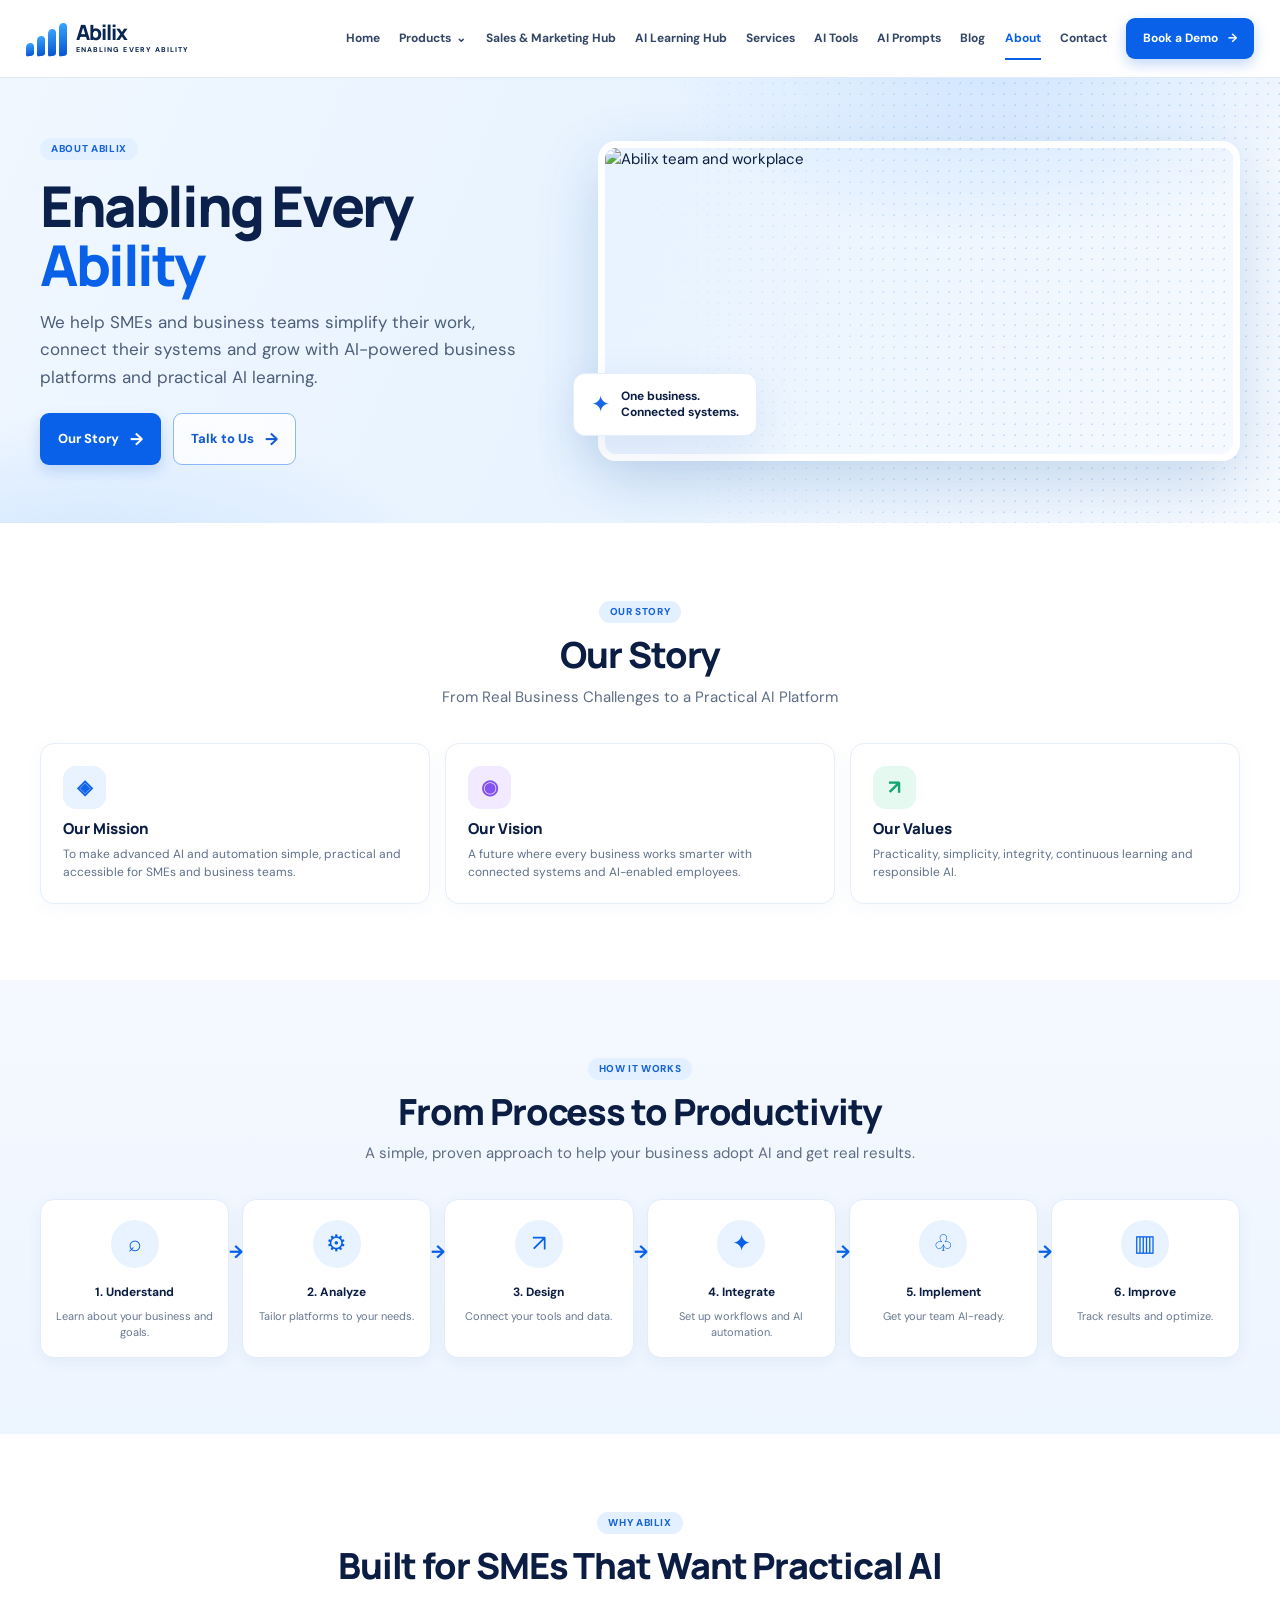
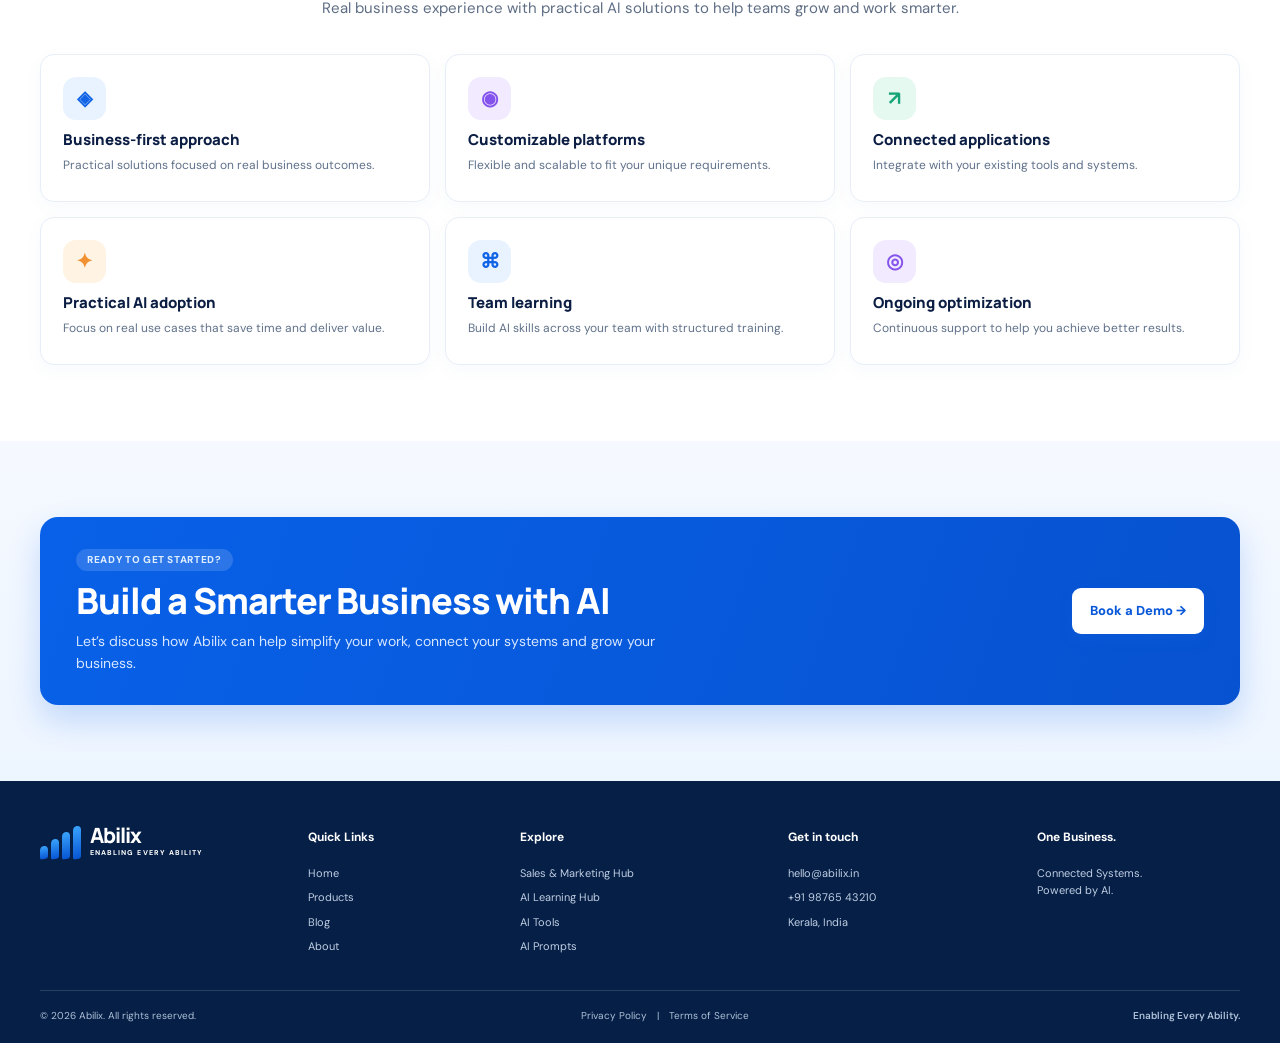
==== about.html @ 94b30536 "Add Abilix static website" ====
<!doctype html>
<html lang="en">
<head>
  <meta charset="utf-8">
  <meta name="viewport" content="width=device-width, initial-scale=1">
  <meta name="theme-color" content="#075ce5">
  <meta name="description" content="Abilix helps growing businesses connect their systems, automate work, and build practical AI skills.">
  <title>Abilix — Enabling Every Ability</title>
  <link rel="preconnect" href="https://fonts.googleapis.com">
  <link rel="preconnect" href="https://fonts.gstatic.com" crossorigin>
  <link href="https://fonts.googleapis.com/css2?family=DM+Sans:wght@400;500;600;700;800&family=Manrope:wght@400;500;600;700;800&display=swap" rel="stylesheet">
  <link rel="stylesheet" href="styles.css">
  <script defer src="app.js"></script>
</head>
<body>
  <div id="app"></div>
</body>
</html>
---- styles.css ----
:root{--blue:#0861e8;--blue2:#287df3;--navy:#08234d;--ink:#0b1d43;--muted:#5e6d84;--line:#e1eaf6;--pale:#f3f8ff;--white:#fff;--radius:18px;--shadow:0 14px 44px rgba(38,91,164,.1)}
*{box-sizing:border-box}html{scroll-behavior:smooth}body{margin:0;color:var(--ink);font-family:"DM Sans",Arial,sans-serif;background:#fff;font-size:15px;line-height:1.55}img{max-width:100%;display:block}a{color:inherit;text-decoration:none}button,input,textarea,select{font:inherit}button,a{ -webkit-tap-highlight-color:transparent}.container{width:min(1200px,calc(100% - 64px));margin-inline:auto}
.header{height:78px;background:rgba(255,255,255,.94);border-bottom:1px solid rgba(215,228,245,.75);position:sticky;top:0;z-index:50;backdrop-filter:blur(18px)}.nav-wrap{width:min(1320px,calc(100% - 52px));height:100%;margin:auto;display:flex;align-items:center;justify-content:space-between;gap:32px}.logo{display:inline-flex;align-items:center;gap:9px;min-width:160px;color:#092653}.mark{height:34px;display:flex;align-items:end;gap:3px}.mark i{display:block;width:8px;border-radius:4px 4px 2px 2px;background:linear-gradient(180deg,#39a3fb,#0755d3);transform:skewY(-10deg)}.mark i:nth-child(1){height:13px}.mark i:nth-child(2){height:20px}.mark i:nth-child(3){height:27px}.mark i:nth-child(4){height:33px}.logo b{font:800 21px Manrope,sans-serif;letter-spacing:-1px;line-height:1;display:block}.logo small{font-size:7px;letter-spacing:1.05px;font-weight:800;display:block;margin-top:2px}.nav{display:flex;align-items:center;gap:clamp(10px,1.5vw,24px);font-size:12px;font-weight:700;color:#334665}.nav>a:not(.nav-cta){height:78px;display:flex;align-items:center;position:relative;white-space:nowrap}.nav>a:not(.nav-cta):after{content:"";position:absolute;height:2px;background:var(--blue);bottom:18px;left:0;right:100%;transition:right .18s}.nav>a:hover:after,.nav>a.active:after{right:0}.nav>a.active{color:var(--blue)}.chevron{margin-left:5px}.nav-cta{background:var(--blue);color:white;padding:11px 17px;border-radius:9px;box-shadow:0 5px 14px #1264e344;white-space:nowrap}.nav-cta b{margin-left:7px}.menu-toggle{display:none}
.hero{position:relative;overflow:hidden;min-height:530px;display:flex;align-items:center;background:linear-gradient(112deg,#f0f7ff 0%,#e8f3ff 48%,#f7faff 100%)}.hero:before,.hero:after{content:"";position:absolute;pointer-events:none;border-radius:50%;filter:blur(1px)}.hero:before{width:680px;height:360px;right:-60px;top:-190px;background:radial-gradient(ellipse,#b9d9ff8c,transparent 68%)}.hero:after{width:720px;height:320px;left:-280px;bottom:-210px;background:radial-gradient(ellipse,#b8d8ff88,transparent 70%)}.hero-art{position:absolute;right:0;top:0;width:52%;height:100%;opacity:.35;background-image:radial-gradient(#7cb4f2 1px,transparent 1px);background-size:11px 11px;mask-image:linear-gradient(90deg,transparent,#000 50%,#000)}.hero-grid{display:grid;grid-template-columns:.88fr 1.12fr;gap:54px;align-items:center;position:relative;z-index:1;padding-block:48px}.hero-copy{padding:10px 0}.eyebrow{display:inline-flex;align-items:center;color:#1763d9;background:#e3f0ff;border-radius:99px;padding:5px 11px;font-size:10px;line-height:1.2;letter-spacing:.65px;font-weight:800;text-transform:uppercase}.hero h1{font:800 clamp(38px,4.4vw,60px)/1.04 Manrope,sans-serif;letter-spacing:-2.4px;margin:17px 0 15px;color:#0b204b}.hero h1 em{font-style:normal;color:var(--blue)}.hero-copy>p{font-size:17px;line-height:1.6;color:#4d5e79;max-width:520px;margin:0 0 22px}.hero-actions{display:flex;gap:12px;flex-wrap:wrap}.button{border:1px solid transparent;display:inline-flex;align-items:center;justify-content:center;gap:11px;border-radius:9px;padding:12px 17px;font-size:13px;font-weight:800;transition:transform .18s,box-shadow .18s,background .18s;cursor:pointer}.button:hover{transform:translateY(-2px);box-shadow:0 8px 20px #1c62c52b}.button-primary{background:var(--blue);color:#fff;box-shadow:0 6px 14px #1768e833}.button-outline{border-color:#8bb8f5;color:#125bd0;background:#ffffffc9}.button b{font-size:17px}.trust-row{display:flex;gap:18px;flex-wrap:wrap;margin-top:24px;color:#35516f;font-size:11px;font-weight:700}.trust-row span:first-letter{color:var(--blue)}.hero-visual{position:relative;height:390px;display:flex;align-items:center;justify-content:center}.hero-visual>img{width:100%;height:100%;object-fit:cover;object-position:top center;border-radius:18px;border:7px solid #fff;box-shadow:0 22px 60px #145ba734}.hero-home .hero-visual>img,.hero-products .hero-visual>img,.hero-sales .hero-visual>img,.hero-learning .hero-visual>img{object-position:top center}.float-card{position:absolute;bottom:25px;left:-25px;padding:14px 17px;background:#fff;border:1px solid #e5effc;border-radius:12px;box-shadow:var(--shadow);display:flex;gap:11px;align-items:center;font-size:12px;line-height:1.35}.float-card span{color:#1766e8;font-size:23px}.hero-about,.hero-contact,.hero-blog,.hero-services,.hero-tools,.hero-prompts{min-height:420px}.hero-about .hero-visual,.hero-contact .hero-visual,.hero-blog .hero-visual{height:320px}.hero-about .hero-visual>img,.hero-contact .hero-visual>img,.hero-blog .hero-visual>img{object-position:center 38%}
.section{padding:76px 0}.section-soft{background:linear-gradient(180deg,#f5f9ff,#edf5ff)}.section-heading{text-align:center;max-width:760px;margin:0 auto 34px}.section-heading .eyebrow{margin-bottom:11px}.section-heading h2,.cta-banner h2{font:800 clamp(26px,3vw,36px)/1.18 Manrope,sans-serif;letter-spacing:-1.1px;margin:0 0 9px}.section-heading p{margin:0;color:var(--muted);font-size:15px}.feature-grid{display:grid;grid-template-columns:repeat(3,1fr);gap:15px}.feature-grid.four{grid-template-columns:repeat(4,1fr)}.feature-grid.six{grid-template-columns:repeat(3,1fr)}.feature-card{background:#fff;border:1px solid #e7eef8;box-shadow:0 5px 18px #245e9a0a;border-radius:14px;padding:22px;min-height:148px}.feature-card h3{font:800 15px/1.25 Manrope,sans-serif;margin:11px 0 6px}.feature-grid.four .feature-card{display:flex;align-items:center;gap:14px;min-height:108px;padding:17px}.feature-grid.four .feature-card h3{margin:0 0 4px}.feature-card p{font-size:12px;color:#60718a;line-height:1.5;margin:0}.icon-bubble{height:43px;width:43px;flex:0 0 43px;border-radius:13px;background:#e8f3ff;color:#1264e6;display:grid;place-items:center;font-size:20px;font-weight:700}.tint-1{color:#8452ec;background:#f2eaff}.tint-2{color:#17a578;background:#e6f9f1}.tint-3{color:#f29131;background:#fff3e3}
.split-cards{display:grid;grid-template-columns:1fr 1fr;gap:22px}.platform-card{position:relative;padding:30px 32px 28px 106px;border-radius:19px;min-height:294px;overflow:hidden;border:1px solid #e0eafb}.platform-card.blue{background:linear-gradient(120deg,#e7f3ff,#f7fbff)}.platform-card.violet{background:linear-gradient(120deg,#f0eaff,#faf8ff)}.platform-icon{position:absolute;top:30px;left:30px;border-radius:15px;background:var(--blue);color:white;width:56px;height:56px;display:grid;place-items:center;font-size:26px;box-shadow:0 7px 17px #1768e833}.violet .platform-icon{background:#8655e9}.platform-card .eyebrow{background:#ffffffb0;padding:4px 9px}.platform-card h3{font:800 23px/1.16 Manrope,sans-serif;margin:12px 0 8px}.platform-card p{max-width:480px;color:#586a84;margin:0 0 12px;font-size:13px}.platform-card ul{padding:0;margin:0 0 18px;list-style:none;display:grid;grid-template-columns:1fr 1fr;gap:8px;color:#425774;font-size:12px}.platform-card li:before{content:"✓";color:var(--blue);font-weight:900;margin-right:7px}.steps{display:grid;grid-template-columns:repeat(6,1fr);gap:13px}.step{text-align:center;padding:20px 14px 17px;background:#fff;border:1px solid #e3edf9;border-radius:14px;box-shadow:0 4px 15px #204e8910;position:relative}.step:not(:last-child):after{content:"→";position:absolute;right:-15px;top:39px;color:var(--blue);font-size:18px;font-weight:800;z-index:2}.step-icon{height:48px;width:48px;border-radius:50%;background:#e8f3ff;color:var(--blue);display:grid;place-items:center;font-size:23px;margin:0 auto 12px}.step b{font-size:12px}.step p{font-size:11px;color:#687890;line-height:1.4;margin:6px 0 0}.cta-banner{display:flex;justify-content:space-between;align-items:center;gap:30px;background:linear-gradient(110deg,#0861e8,#0752d0);color:#fff;padding:30px 36px;border-radius:18px;box-shadow:0 15px 32px #0b5de433}.cta-banner .eyebrow{background:#ffffff25;color:#dcedff}.cta-banner h2{margin:9px 0;color:#fff}.cta-banner p{margin:0;color:#d7e7ff;max-width:640px;font-size:14px}.cta-banner>.button{background:#fff;color:#0757d8;white-space:nowrap}
.contact-layout{display:grid;grid-template-columns:1.45fr .8fr;gap:24px;align-items:start}.contact-form,.info-card{background:#fff;padding:28px;border:1px solid #e5edf8;border-radius:18px;box-shadow:var(--shadow)}.contact-form{background:linear-gradient(145deg,#f6faff,#fff)}.contact-form h2,.info-card h2{font:800 24px Manrope,sans-serif;margin:11px 0 3px}.contact-form>p,.info-card>p{color:var(--muted);font-size:13px;margin:0 0 21px}.form-grid{display:grid;grid-template-columns:1fr 1fr;gap:14px}.contact-form label{display:block;font-size:12px;font-weight:700;color:#435571}.contact-form input:not([type=checkbox]),.contact-form select,.contact-form textarea,.sidebar input,.subscribe input{width:100%;margin-top:6px;padding:12px 13px;border:1px solid #dce6f2;border-radius:8px;background:#fff;color:var(--ink);outline:none}.contact-form input:focus,.contact-form select:focus,.contact-form textarea:focus{border-color:#76aaf2;box-shadow:0 0 0 3px #e8f2ff}.contact-form fieldset{border:0;padding:0;margin:17px 0}.contact-form legend{font-size:12px;font-weight:800;margin-bottom:9px}.check-grid{display:grid;grid-template-columns:1fr 1fr;gap:9px}.check-grid label{font-weight:500;color:#51617a}.check-grid input{accent-color:var(--blue);vertical-align:middle}.contact-form textarea{resize:vertical}.submit{width:100%;margin-top:15px}.form-status{color:#157248!important;margin:9px 0 0!important;min-height:20px}.contact-info{display:grid;gap:18px}.contact-item{display:flex;align-items:center;gap:13px;margin-top:17px}.contact-item p{margin:0;display:grid;font-size:12px}.contact-item a{font-weight:800;color:var(--blue)}.contact-item .icon-bubble{border-radius:50%}.map-art{height:180px;border-radius:12px;margin-top:13px;background:radial-gradient(circle at 49% 45%,#fff 0 10%,transparent 11%),linear-gradient(34deg,transparent 47%,#fff 48% 51%,transparent 52%),linear-gradient(120deg,#d2edeb,#f3f0d9 44%,#cee7dc);display:flex;flex-direction:column;align-items:center;justify-content:center;color:#e53b48;text-shadow:0 1px white}.map-art b{font-size:14px;color:#164576}.map-art small{color:#60718a}
.faq-grid{display:grid;grid-template-columns:1fr 1fr;gap:13px}.faq-grid details{background:#fff;padding:18px 20px;border:1px solid #e2ebf6;border-radius:13px}.faq-grid summary{font-size:13px;font-weight:800;cursor:pointer;list-style:none;display:flex;justify-content:space-between;gap:20px}.faq-grid summary::-webkit-details-marker{display:none}.faq-grid summary b{color:var(--blue)}.faq-grid details p{font-size:12px;color:var(--muted);margin:11px 0 0}
.blog-filter{margin-bottom:25px}.blog-filter>div{display:flex;gap:9px;flex-wrap:wrap;margin-top:12px}.chip{border:1px solid #e2eafa;border-radius:10px;background:#fff;color:#314867;padding:10px 15px;font-weight:700;font-size:12px;cursor:pointer}.chip.selected,.chip:hover{color:var(--blue);border-color:#7eb2f8;background:#eef6ff}.blog-layout{display:grid;grid-template-columns:1fr 250px;gap:23px}.article-grid{display:grid;grid-template-columns:1fr 1fr;gap:17px}.article-card{overflow:hidden;border:1px solid #e3ebf5;border-radius:15px;background:white;box-shadow:0 5px 20px #214c790c}.article-card>img{width:100%;height:190px;object-fit:cover}.article-content{padding:17px}.article-content .eyebrow{font-size:9px}.article-content small{float:right;color:#7b899e;font-size:10px}.article-content h3{font:800 17px Manrope,sans-serif;margin:12px 0 7px}.article-content p,.article-content a{font-size:12px;color:#63718a}.article-content a{display:inline-block;color:var(--blue);font-weight:800;margin-top:9px}.sidebar{background:#f6faff;border:1px solid #e3edf8;padding:20px;border-radius:15px;height:max-content}.sidebar h3{font:800 15px Manrope,sans-serif}.sidebar p{font-size:12px;color:#556981;border-bottom:1px solid #e1e9f3;padding-bottom:9px}.subscribe{display:flex;gap:8px;min-width:min(450px,100%)}.subscribe input{margin:0}.subscribe button{white-space:nowrap}
.footer{background:#061f46;color:#e4efff;padding-top:44px}.footer-top{display:grid;grid-template-columns:1.3fr 1fr 1.3fr 1.2fr 1.1fr;gap:28px;padding-bottom:35px}.logo-light{color:#fff;align-self:start}.footer h4{font-size:12px;margin:3px 0 12px;color:white}.footer-top>div:not(:first-child){display:flex;flex-direction:column;gap:7px}.footer-top a:not(.logo),.footer-top p{font-size:11px;color:#bfcee3;margin:0}.footer-top a:hover{color:white}.footer-bottom{border-top:1px solid #ffffff24;padding:17px 0 20px;display:flex;justify-content:space-between;gap:12px;color:#afc1d8;font-size:10px}.footer-bottom b{font-weight:600}
@media(min-width:1500px){.container{width:min(1320px,calc(100% - 100px))}.hero{min-height:590px}.hero-visual{height:450px}}
@media(max-width:1100px){.nav-wrap{width:calc(100% - 32px)}.logo{min-width:auto}.nav{gap:11px;font-size:11px}.nav-cta{padding:10px 12px}.hero-grid{gap:32px}.hero h1{font-size:48px}.hero-visual{height:340px}.feature-grid.four{grid-template-columns:repeat(2,1fr)}.steps{grid-template-columns:repeat(3,1fr)}.step:nth-child(3):after{display:none}.footer-top{grid-template-columns:1.2fr 1fr 1.3fr 1.1fr}}
@media(max-width:1100px){.container{width:calc(100% - 40px)}.header{height:68px}.nav-wrap{width:calc(100% - 36px)}.menu-toggle{display:flex;width:42px;height:42px;border:1px solid #dce8f7;border-radius:10px;background:white;align-items:center;justify-content:center;flex-direction:column;gap:5px;z-index:2}.menu-toggle span{width:18px;height:2px;background:#0a2e64;border-radius:3px;transition:transform .2s}.menu-toggle[aria-expanded=true] span:first-child{transform:translateY(3.5px) rotate(45deg)}.menu-toggle[aria-expanded=true] span:last-child{transform:translateY(-3.5px) rotate(-45deg)}.nav{display:none;position:absolute;top:68px;left:0;right:0;padding:14px 20px 22px;background:#fff;border-bottom:1px solid var(--line);box-shadow:0 18px 25px #173b641b;align-items:stretch;flex-direction:column;gap:0;max-height:calc(100dvh - 68px);overflow:auto}.nav.open{display:flex}.nav>a:not(.nav-cta){height:auto;padding:13px 8px;border-bottom:1px solid #eef3f9;font-size:14px}.nav>a:not(.nav-cta):after{display:none}.nav-cta{align-self:flex-start;margin:14px 0 0;padding:12px 17px}.hero{min-height:auto}.hero-grid{grid-template-columns:1fr;gap:24px;padding-block:48px 42px}.hero-copy{max-width:640px}.hero h1{font-size:clamp(38px,7vw,56px)}.hero-visual{height:min(55vw,400px);min-height:250px;margin:0 8px}.float-card{left:-10px;bottom:14px}.hero-about .hero-visual,.hero-contact .hero-visual,.hero-blog .hero-visual{height:min(52vw,350px)}.section{padding:58px 0}.split-cards{gap:14px}.platform-card{padding:25px 21px;min-height:auto}.platform-icon{position:static;width:45px;height:45px;margin-bottom:12px}.platform-card h3{font-size:20px}.platform-card ul{grid-template-columns:1fr}.feature-grid,.feature-grid.six{grid-template-columns:repeat(2,1fr)}.contact-layout{grid-template-columns:1fr}.contact-info{grid-template-columns:1fr 1fr}.blog-layout{grid-template-columns:1fr}.sidebar{display:grid;grid-template-columns:1fr 1fr;column-gap:16px}.footer-top{grid-template-columns:repeat(3,1fr)}.footer-top>.logo{grid-row:span 2}.cta-banner{padding:25px;align-items:flex-start;flex-direction:column}}
@media(max-width:560px){body{font-size:14px}.container{width:calc(100% - 32px)}.logo b{font-size:19px}.hero-grid{padding-block:37px 34px;gap:22px}.hero h1{font-size:clamp(35px,10vw,46px);letter-spacing:-1.7px;margin-top:13px}.hero-copy>p{font-size:15px}.hero-actions{display:grid;grid-template-columns:1fr;max-width:320px}.button{padding:13px 15px}.hero-visual{height:63vw;min-height:225px;margin:0 3px}.hero-visual>img{border-width:5px;border-radius:13px}.float-card{font-size:10px;padding:10px 12px;left:-5px}.trust-row{gap:10px;font-size:10px}.section{padding:46px 0}.section-heading{margin-bottom:25px}.section-heading h2,.cta-banner h2{font-size:26px}.section-heading p{font-size:13px}.feature-grid,.feature-grid.four,.feature-grid.six{grid-template-columns:1fr;gap:10px}.feature-grid.four .feature-card{min-height:85px}.feature-card{min-height:auto;padding:17px}.feature-card h3{font-size:14px}.split-cards{grid-template-columns:1fr}.platform-card{padding:21px}.platform-card ul{grid-template-columns:1fr 1fr;font-size:11px}.steps{grid-template-columns:repeat(2,1fr);gap:10px}.step{padding:15px 9px}.step:nth-child(3):after{display:block}.step:nth-child(even):after{display:none}.step-icon{width:42px;height:42px}.step p{font-size:10px}.cta-banner{padding:22px;border-radius:14px}.cta-banner>.button{width:100%}.contact-form,.info-card{padding:20px}.contact-form h2,.info-card h2{font-size:21px}.form-grid{grid-template-columns:1fr;gap:12px}.check-grid{grid-template-columns:1fr 1fr;gap:10px}.faq-grid{grid-template-columns:1fr}.contact-info{grid-template-columns:1fr}.blog-filter>div{gap:6px}.chip{padding:8px 11px}.article-grid{grid-template-columns:1fr}.article-card>img{height:200px}.sidebar{display:block}.subscribe{min-width:0;width:100%;flex-direction:column}.footer-top{grid-template-columns:1fr 1fr;gap:23px}.footer-top>.logo{grid-row:auto;grid-column:span 2}.footer-bottom{flex-direction:column;gap:6px;font-size:9px}.hero-about,.hero-contact,.hero-blog,.hero-services,.hero-tools,.hero-prompts{min-height:auto}}
@media(prefers-reduced-motion:reduce){*,*::before,*::after{scroll-behavior:auto!important;transition:none!important}}
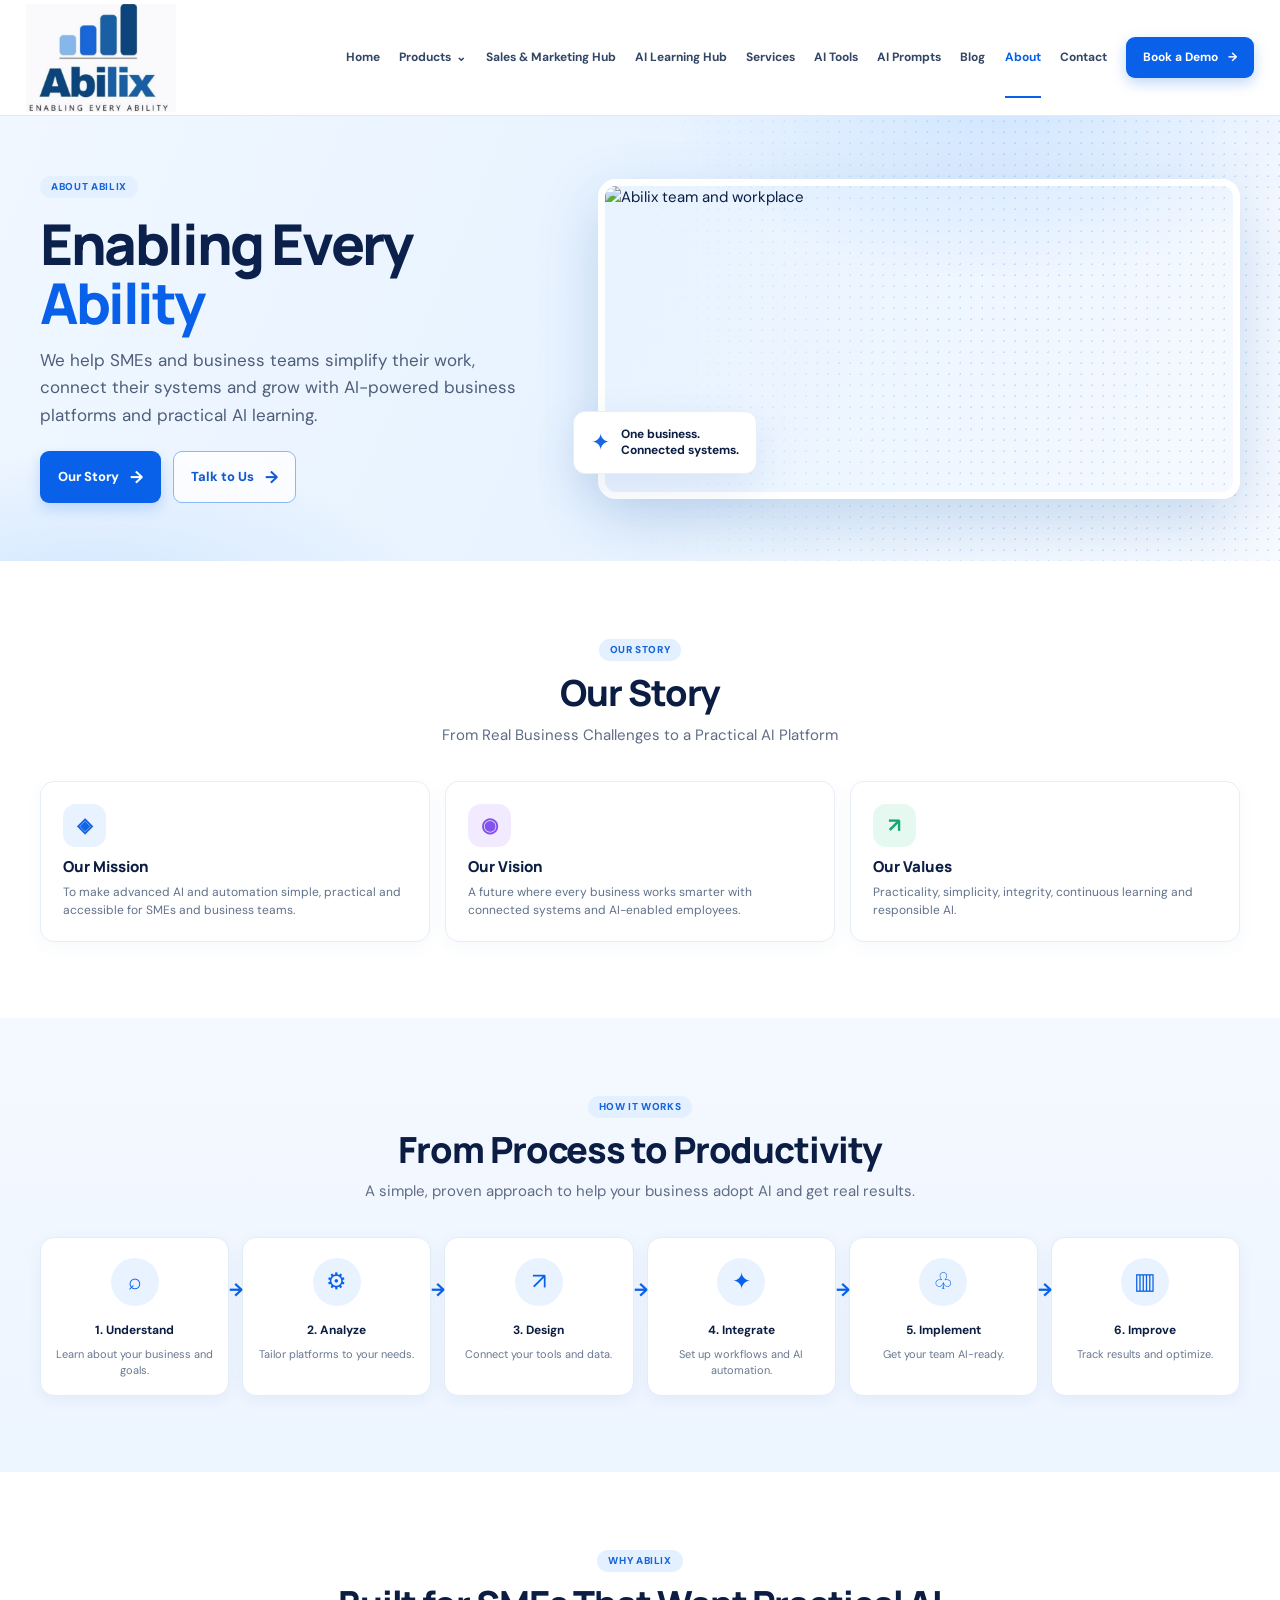
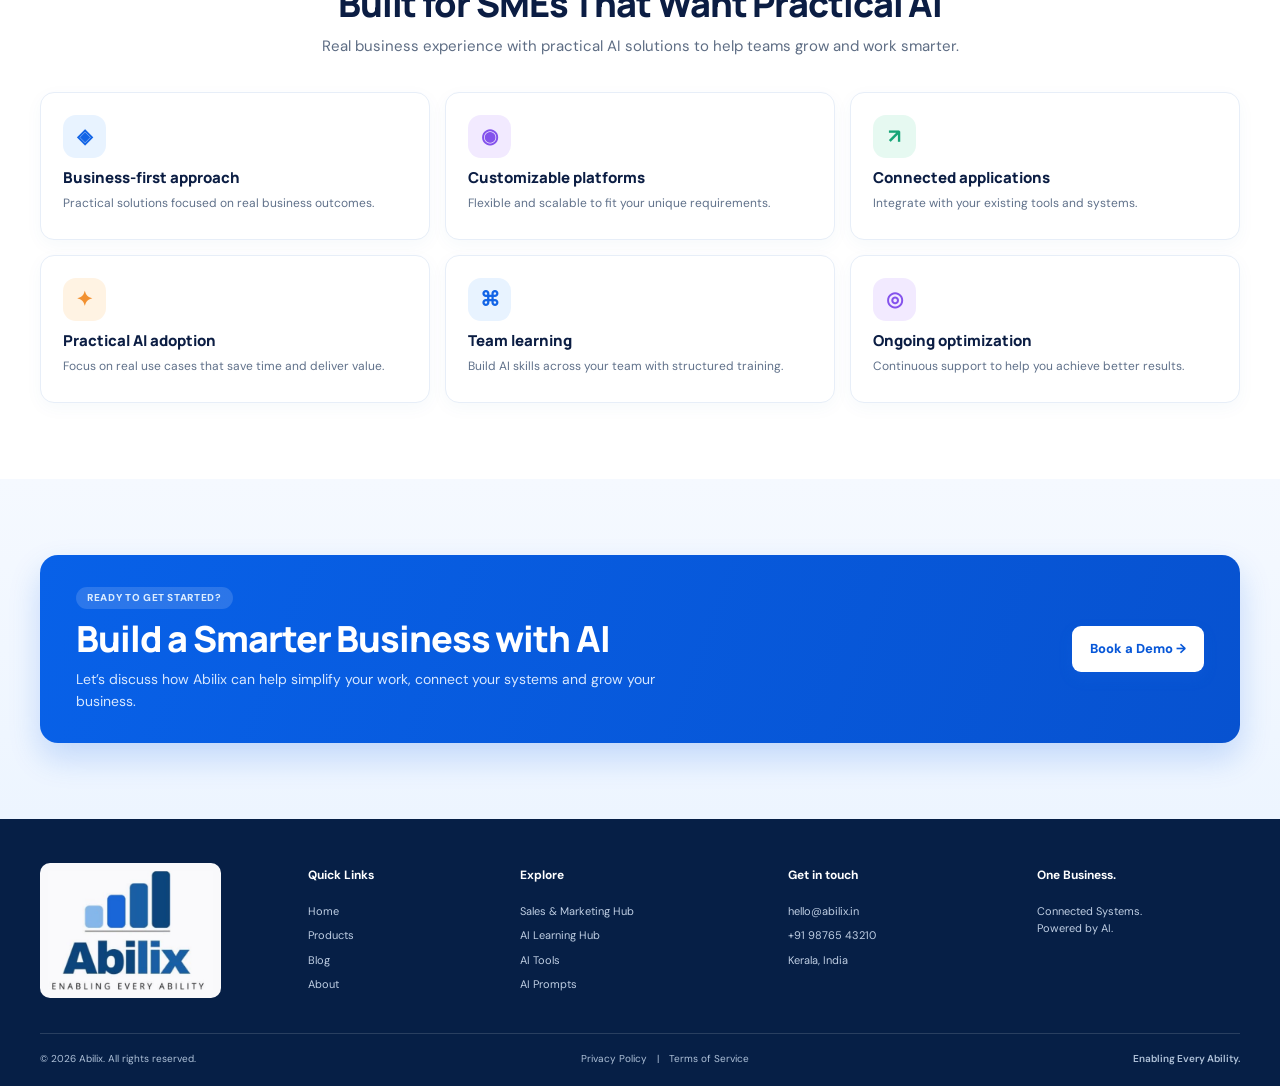
==== commit 6959610b: "Version assets to prevent stale cached home page" ====
--- a/about.html
+++ b/about.html
@@ -9,8 +9,8 @@
   <link rel="preconnect" href="https://fonts.googleapis.com">
   <link rel="preconnect" href="https://fonts.gstatic.com" crossorigin>
   <link href="https://fonts.googleapis.com/css2?family=DM+Sans:wght@400;500;600;700;800&family=Manrope:wght@400;500;600;700;800&display=swap" rel="stylesheet">
-  <link rel="stylesheet" href="styles.css">
-  <script defer src="app.js"></script>
+  <link rel="stylesheet" href="styles.css?v=e0b628f08b59">
+  <script defer src="app.js?v=6dd8c7910328"></script>
 </head>
 <body>
   <div id="app"></div>
--- a/styles.css
+++ b/styles.css
@@ -13,3 +13,61 @@
 @media(max-width:1100px){.container{width:calc(100% - 40px)}.header{height:68px}.nav-wrap{width:calc(100% - 36px)}.menu-toggle{display:flex;width:42px;height:42px;border:1px solid #dce8f7;border-radius:10px;background:white;align-items:center;justify-content:center;flex-direction:column;gap:5px;z-index:2}.menu-toggle span{width:18px;height:2px;background:#0a2e64;border-radius:3px;transition:transform .2s}.menu-toggle[aria-expanded=true] span:first-child{transform:translateY(3.5px) rotate(45deg)}.menu-toggle[aria-expanded=true] span:last-child{transform:translateY(-3.5px) rotate(-45deg)}.nav{display:none;position:absolute;top:68px;left:0;right:0;padding:14px 20px 22px;background:#fff;border-bottom:1px solid var(--line);box-shadow:0 18px 25px #173b641b;align-items:stretch;flex-direction:column;gap:0;max-height:calc(100dvh - 68px);overflow:auto}.nav.open{display:flex}.nav>a:not(.nav-cta){height:auto;padding:13px 8px;border-bottom:1px solid #eef3f9;font-size:14px}.nav>a:not(.nav-cta):after{display:none}.nav-cta{align-self:flex-start;margin:14px 0 0;padding:12px 17px}.hero{min-height:auto}.hero-grid{grid-template-columns:1fr;gap:24px;padding-block:48px 42px}.hero-copy{max-width:640px}.hero h1{font-size:clamp(38px,7vw,56px)}.hero-visual{height:min(55vw,400px);min-height:250px;margin:0 8px}.float-card{left:-10px;bottom:14px}.hero-about .hero-visual,.hero-contact .hero-visual,.hero-blog .hero-visual{height:min(52vw,350px)}.section{padding:58px 0}.split-cards{gap:14px}.platform-card{padding:25px 21px;min-height:auto}.platform-icon{position:static;width:45px;height:45px;margin-bottom:12px}.platform-card h3{font-size:20px}.platform-card ul{grid-template-columns:1fr}.feature-grid,.feature-grid.six{grid-template-columns:repeat(2,1fr)}.contact-layout{grid-template-columns:1fr}.contact-info{grid-template-columns:1fr 1fr}.blog-layout{grid-template-columns:1fr}.sidebar{display:grid;grid-template-columns:1fr 1fr;column-gap:16px}.footer-top{grid-template-columns:repeat(3,1fr)}.footer-top>.logo{grid-row:span 2}.cta-banner{padding:25px;align-items:flex-start;flex-direction:column}}
 @media(max-width:560px){body{font-size:14px}.container{width:calc(100% - 32px)}.logo b{font-size:19px}.hero-grid{padding-block:37px 34px;gap:22px}.hero h1{font-size:clamp(35px,10vw,46px);letter-spacing:-1.7px;margin-top:13px}.hero-copy>p{font-size:15px}.hero-actions{display:grid;grid-template-columns:1fr;max-width:320px}.button{padding:13px 15px}.hero-visual{height:63vw;min-height:225px;margin:0 3px}.hero-visual>img{border-width:5px;border-radius:13px}.float-card{font-size:10px;padding:10px 12px;left:-5px}.trust-row{gap:10px;font-size:10px}.section{padding:46px 0}.section-heading{margin-bottom:25px}.section-heading h2,.cta-banner h2{font-size:26px}.section-heading p{font-size:13px}.feature-grid,.feature-grid.four,.feature-grid.six{grid-template-columns:1fr;gap:10px}.feature-grid.four .feature-card{min-height:85px}.feature-card{min-height:auto;padding:17px}.feature-card h3{font-size:14px}.split-cards{grid-template-columns:1fr}.platform-card{padding:21px}.platform-card ul{grid-template-columns:1fr 1fr;font-size:11px}.steps{grid-template-columns:repeat(2,1fr);gap:10px}.step{padding:15px 9px}.step:nth-child(3):after{display:block}.step:nth-child(even):after{display:none}.step-icon{width:42px;height:42px}.step p{font-size:10px}.cta-banner{padding:22px;border-radius:14px}.cta-banner>.button{width:100%}.contact-form,.info-card{padding:20px}.contact-form h2,.info-card h2{font-size:21px}.form-grid{grid-template-columns:1fr;gap:12px}.check-grid{grid-template-columns:1fr 1fr;gap:10px}.faq-grid{grid-template-columns:1fr}.contact-info{grid-template-columns:1fr}.blog-filter>div{gap:6px}.chip{padding:8px 11px}.article-grid{grid-template-columns:1fr}.article-card>img{height:200px}.sidebar{display:block}.subscribe{min-width:0;width:100%;flex-direction:column}.footer-top{grid-template-columns:1fr 1fr;gap:23px}.footer-top>.logo{grid-row:auto;grid-column:span 2}.footer-bottom{flex-direction:column;gap:6px;font-size:9px}.hero-about,.hero-contact,.hero-blog,.hero-services,.hero-tools,.hero-prompts{min-height:auto}}
 @media(prefers-reduced-motion:reduce){*,*::before,*::after{scroll-behavior:auto!important;transition:none!important}}
+
+/* Display the supplied Abilix artwork without its outer whitespace. */
+/* Home page motion is opt-in; content stays visible without animation support. */
+@media(prefers-reduced-motion:no-preference){
+  .home-page .hero-copy>*{animation:home-rise .75s cubic-bezier(.22,1,.36,1) both}
+  .home-page .hero-copy>h1{animation-delay:.09s}
+  .home-page .hero-copy>p{animation-delay:.18s}
+  .home-page .hero-actions{animation-delay:.27s}
+  .home-page .trust-row{animation-delay:.36s}
+  .home-page .hero-visual>img{animation:home-rise 1s .18s cubic-bezier(.22,1,.36,1) backwards}
+  .home-page .float-card{animation:home-float 4s .45s ease-in-out backwards}
+  .home-page .hero-art{animation:home-grid-drift 4.5s ease-in-out}
+  .home-page .platform-card,.home-page .feature-card,.home-page .step{
+    transition:transform .25s ease,box-shadow .25s ease,border-color .25s ease;
+  }
+  .home-page .button b{transition:transform .2s ease}
+  .home-page .button:hover b,.home-page .button:focus-visible b{transform:translateX(4px)}
+  .home-page .hero-copy:focus-within>*{animation:none}
+}
+@media(prefers-reduced-motion:no-preference) and (hover:hover) and (pointer:fine){
+  .home-page .platform-card:hover,.home-page .feature-card:hover,.home-page .step:hover{
+    transform:translateY(-5px);border-color:#9bc3f7;box-shadow:0 16px 32px #245e9a18;
+  }
+}
+@keyframes home-rise{
+  from{opacity:0;transform:translateY(22px)}
+  to{opacity:1;transform:translateY(0)}
+}
+@keyframes home-float{
+  0%,100%{transform:translateY(0)}
+  30%{transform:translateY(-9px)}
+  65%{transform:translateY(-3px)}
+}
+@keyframes home-grid-drift{
+  0%,100%{transform:translateY(0);opacity:.35}
+  50%{transform:translateY(-12px);opacity:.5}
+}
+
+.header{height:116px}
+.nav>a:not(.nav-cta){height:116px}
+.logo{min-width:150px;gap:0}
+.logo-frame{display:block;width:150px;height:108px;overflow:hidden;flex:none}
+.logo-image{display:block;width:150px;height:auto;max-width:none;transform:translateY(-12px)}
+.logo-light{background:#f9f9fb;border-radius:10px;padding:8px;min-width:0;justify-self:start}
+.logo-light .logo-frame{width:165px;height:119px}
+.logo-light .logo-image{width:165px;transform:translateY(-13px)}
+@media(max-width:1100px){
+  .header{height:88px}
+  .logo{min-width:110px}
+  .logo-frame{width:110px;height:79px}
+  .logo-image{width:110px;transform:translateY(-9px)}
+  .nav{top:88px;max-height:calc(100dvh - 88px)}
+  .nav>a:not(.nav-cta){height:auto}
+}
+@media(max-width:560px){
+  .header{height:84px}
+  .nav{top:84px;max-height:calc(100dvh - 84px)}
+}
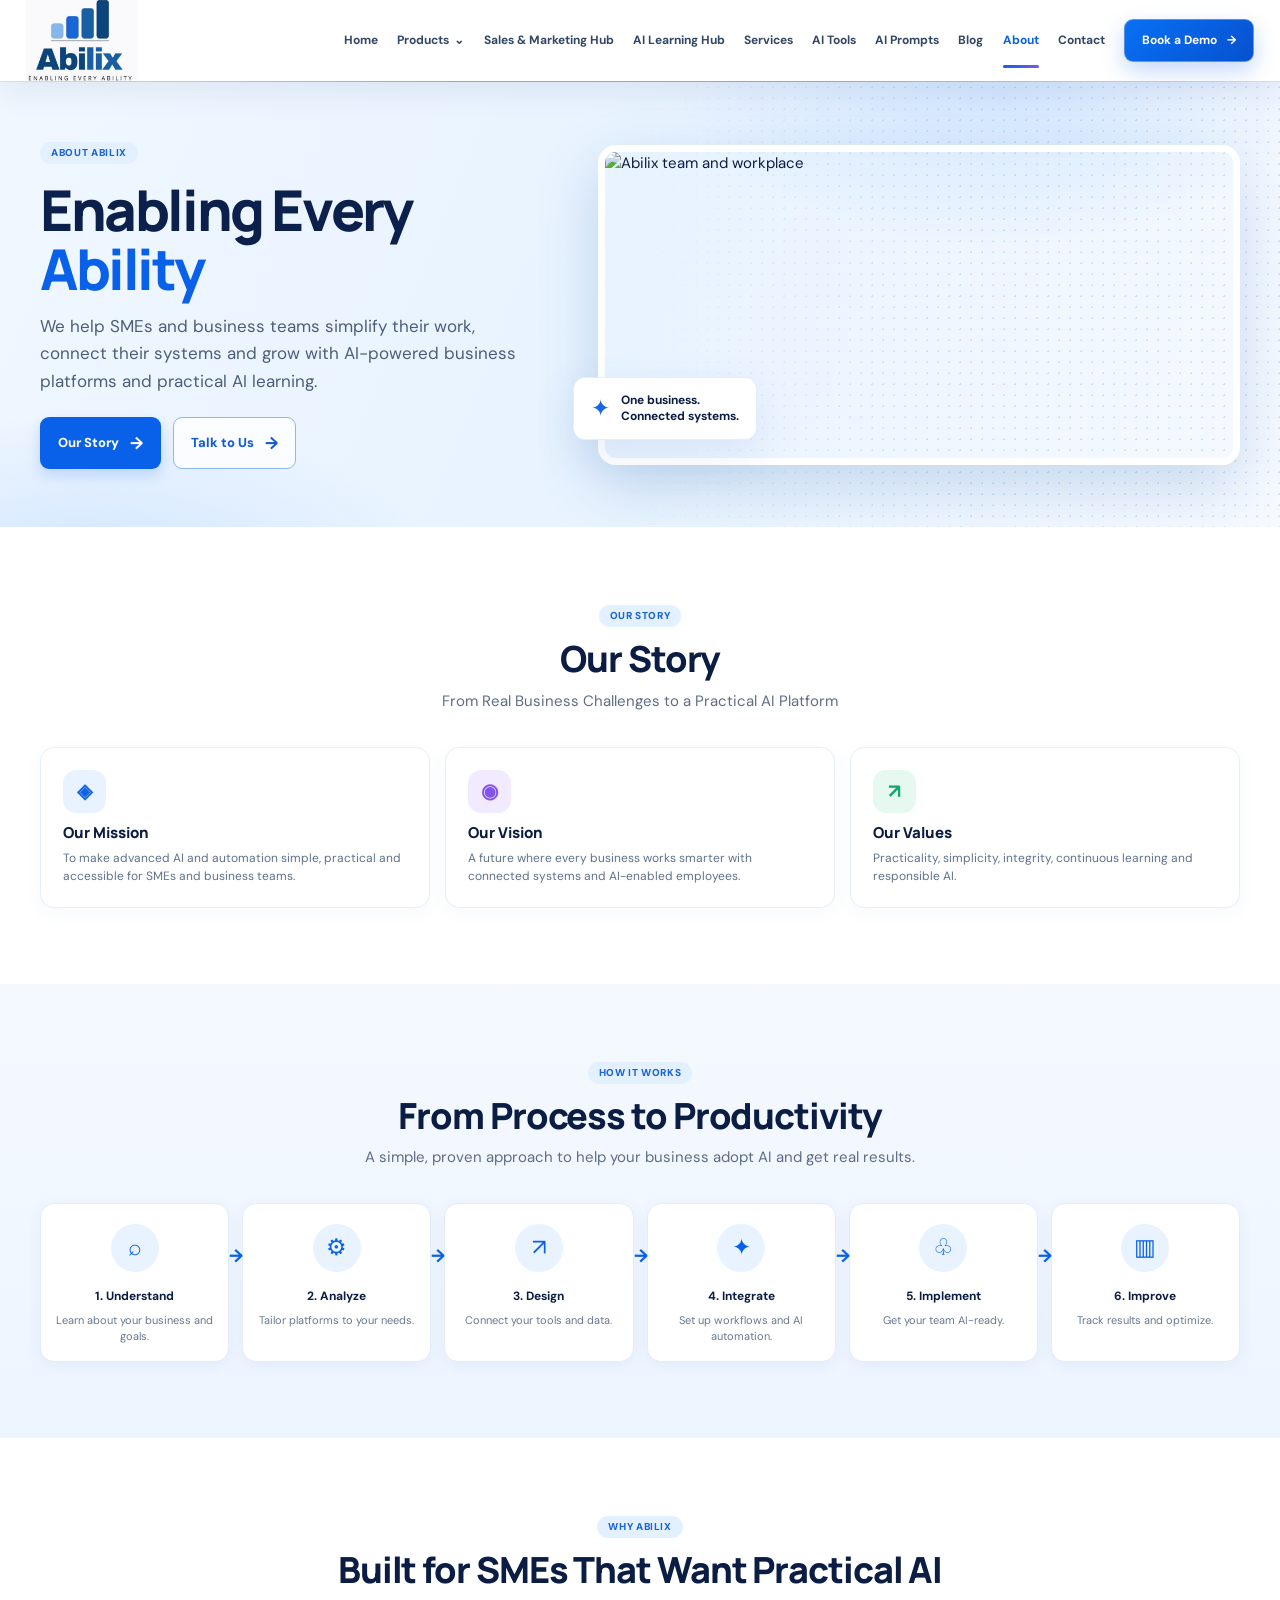
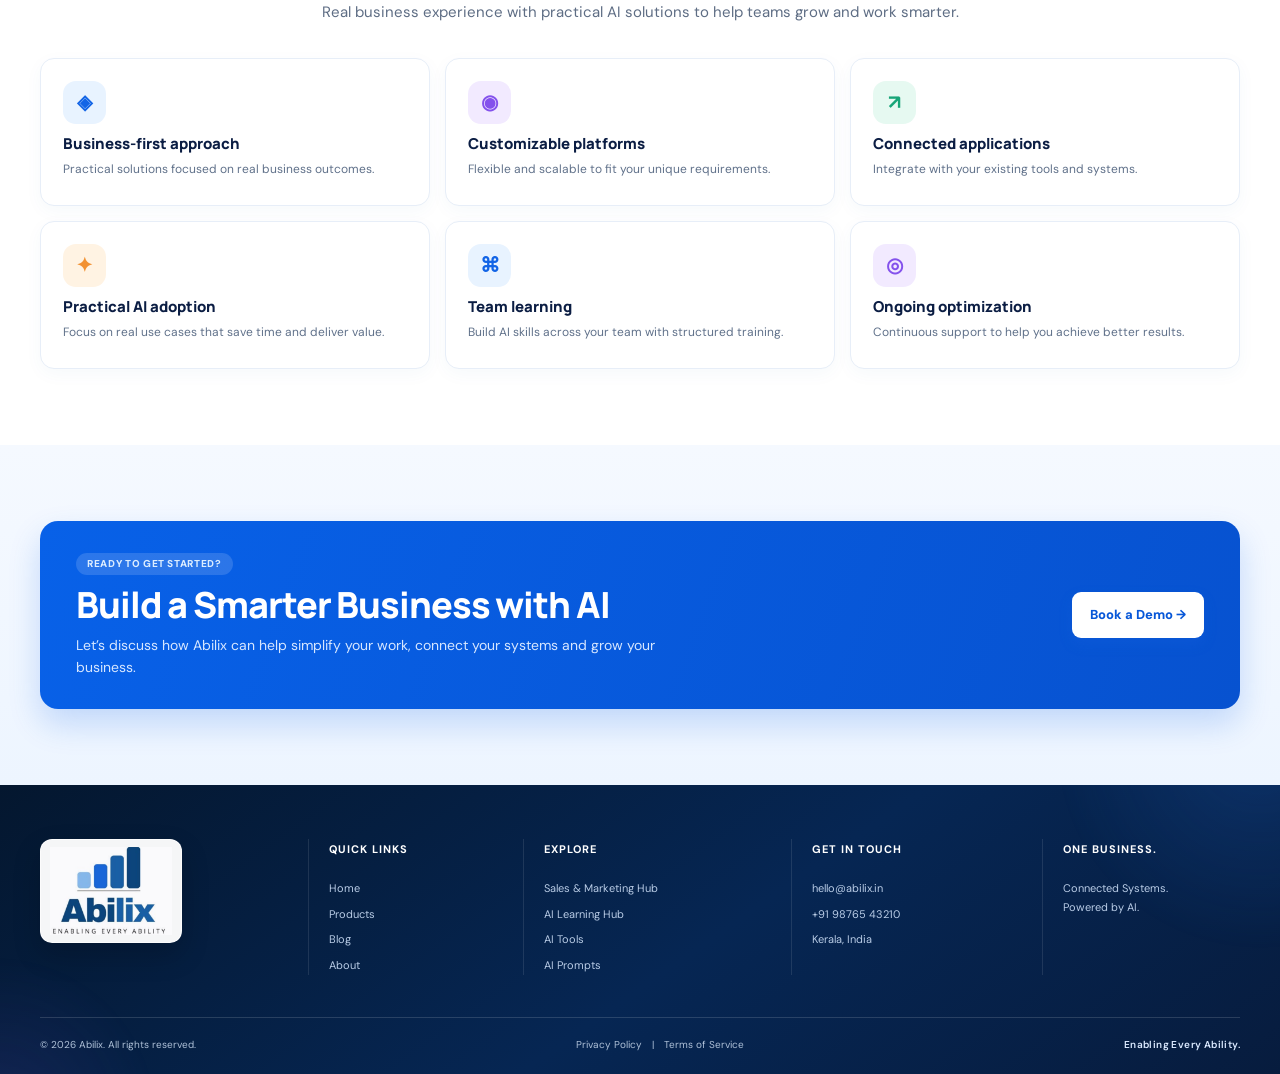
==== commit 68f942da: "Refine website header and footer" ====
--- a/about.html
+++ b/about.html
@@ -9,7 +9,7 @@
   <link rel="preconnect" href="https://fonts.googleapis.com">
   <link rel="preconnect" href="https://fonts.gstatic.com" crossorigin>
   <link href="https://fonts.googleapis.com/css2?family=DM+Sans:wght@400;500;600;700;800&family=Manrope:wght@400;500;600;700;800&display=swap" rel="stylesheet">
-  <link rel="stylesheet" href="styles.css?v=e0b628f08b59">
+  <link rel="stylesheet" href="styles.css?v=6dce1b345312">
   <script defer src="app.js?v=6dd8c7910328"></script>
 </head>
 <body>
--- a/styles.css
+++ b/styles.css
@@ -51,23 +51,68 @@
   50%{transform:translateY(-12px);opacity:.5}
 }
 
-.header{height:116px}
-.nav>a:not(.nav-cta){height:116px}
-.logo{min-width:150px;gap:0}
-.logo-frame{display:block;width:150px;height:108px;overflow:hidden;flex:none}
-.logo-image{display:block;width:150px;height:auto;max-width:none;transform:translateY(-12px)}
-.logo-light{background:#f9f9fb;border-radius:10px;padding:8px;min-width:0;justify-self:start}
-.logo-light .logo-frame{width:165px;height:119px}
-.logo-light .logo-image{width:165px;transform:translateY(-13px)}
+.header{
+  height:82px;
+  background:rgba(255,255,255,.9);
+  border-bottom:1px solid rgba(172,201,239,.58);
+  box-shadow:0 10px 32px rgba(8,35,77,.07);
+}
+.header:after{
+  content:"";position:absolute;inset:auto 0 -1px;height:1px;pointer-events:none;
+  background:linear-gradient(90deg,transparent,#2480f080 35%,#7457e680 65%,transparent);
+}
+.nav>a:not(.nav-cta){height:82px}
+.nav>a:not(.nav-cta):after{bottom:14px;height:3px;border-radius:99px;background:linear-gradient(90deg,var(--blue),#7d59e8)}
+.nav-cta{
+  border:1px solid rgba(255,255,255,.32);
+  background:linear-gradient(135deg,#0870f4,#0751cf);
+  box-shadow:0 9px 22px rgba(8,97,232,.24);
+}
+.nav-cta:hover{background:linear-gradient(135deg,#147cf8,#0648bd)}
+.logo{min-width:112px;gap:0}
+.logo-frame{display:block;width:112px;height:81px;overflow:hidden;flex:none}
+.logo-image{display:block;width:112px;height:auto;max-width:none;transform:translateY(-9px)}
+
+.footer{
+  position:relative;overflow:hidden;padding-top:54px;
+  background:linear-gradient(145deg,#04172f 0%,#062653 55%,#071c3e 100%);
+}
+.footer:before,.footer:after{content:"";position:absolute;border-radius:50%;pointer-events:none;filter:blur(2px)}
+.footer:before{width:420px;height:420px;right:-190px;top:-250px;background:radial-gradient(circle,#287df32d,transparent 69%)}
+.footer:after{width:330px;height:330px;left:-170px;bottom:-210px;background:radial-gradient(circle,#7d59e821,transparent 70%)}
+.footer-top,.footer-bottom{position:relative;z-index:1}
+.footer-top{gap:34px;padding-bottom:42px}
+.footer-top>div:not(:first-child){padding-left:20px;border-left:1px solid rgba(255,255,255,.1)}
+.footer h4{margin:2px 0 14px;font-size:11px;letter-spacing:.09em;text-transform:uppercase;color:#fff}
+.footer-top a:not(.logo),.footer-top p{font-size:11px;line-height:1.7;color:#b9cce6}
+.footer-top a:not(.logo){width:max-content;max-width:100%;transition:color .18s,transform .18s}
+.footer-top a:not(.logo):hover{color:#fff;transform:translateX(3px)}
+.logo-light{
+  min-width:0;justify-self:start;align-self:start;padding:7px 9px;
+  border:1px solid rgba(255,255,255,.72);border-radius:12px;
+  background:rgba(255,255,255,.96);box-shadow:0 12px 28px rgba(0,0,0,.18);
+}
+.logo-light .logo-frame{width:122px;height:88px}
+.logo-light .logo-image{width:122px;transform:translateY(-10px)}
+.footer-bottom{padding:19px 0 22px;border-top:1px solid rgba(255,255,255,.14)}
+.footer-bottom b{color:#dceaff;letter-spacing:.04em}
+
 @media(max-width:1100px){
-  .header{height:88px}
-  .logo{min-width:110px}
-  .logo-frame{width:110px;height:79px}
-  .logo-image{width:110px;transform:translateY(-9px)}
-  .nav{top:88px;max-height:calc(100dvh - 88px)}
+  .header{height:72px}
+  .logo{min-width:96px}
+  .logo-frame{width:96px;height:69px}
+  .logo-image{width:96px;transform:translateY(-8px)}
+  .nav{top:72px;max-height:calc(100dvh - 72px)}
   .nav>a:not(.nav-cta){height:auto}
+  .footer-top>div:not(:first-child){padding-left:16px}
 }
 @media(max-width:560px){
-  .header{height:84px}
-  .nav{top:84px;max-height:calc(100dvh - 84px)}
+  .header{height:68px}
+  .nav{top:68px;max-height:calc(100dvh - 68px)}
+  .footer{padding-top:40px}
+  .footer-top{gap:24px 18px;padding-bottom:30px}
+  .footer-top>div:not(:first-child){padding-left:13px}
+  .logo-light{padding:6px 8px}
+  .logo-light .logo-frame{width:108px;height:78px}
+  .logo-light .logo-image{width:108px;transform:translateY(-9px)}
 }
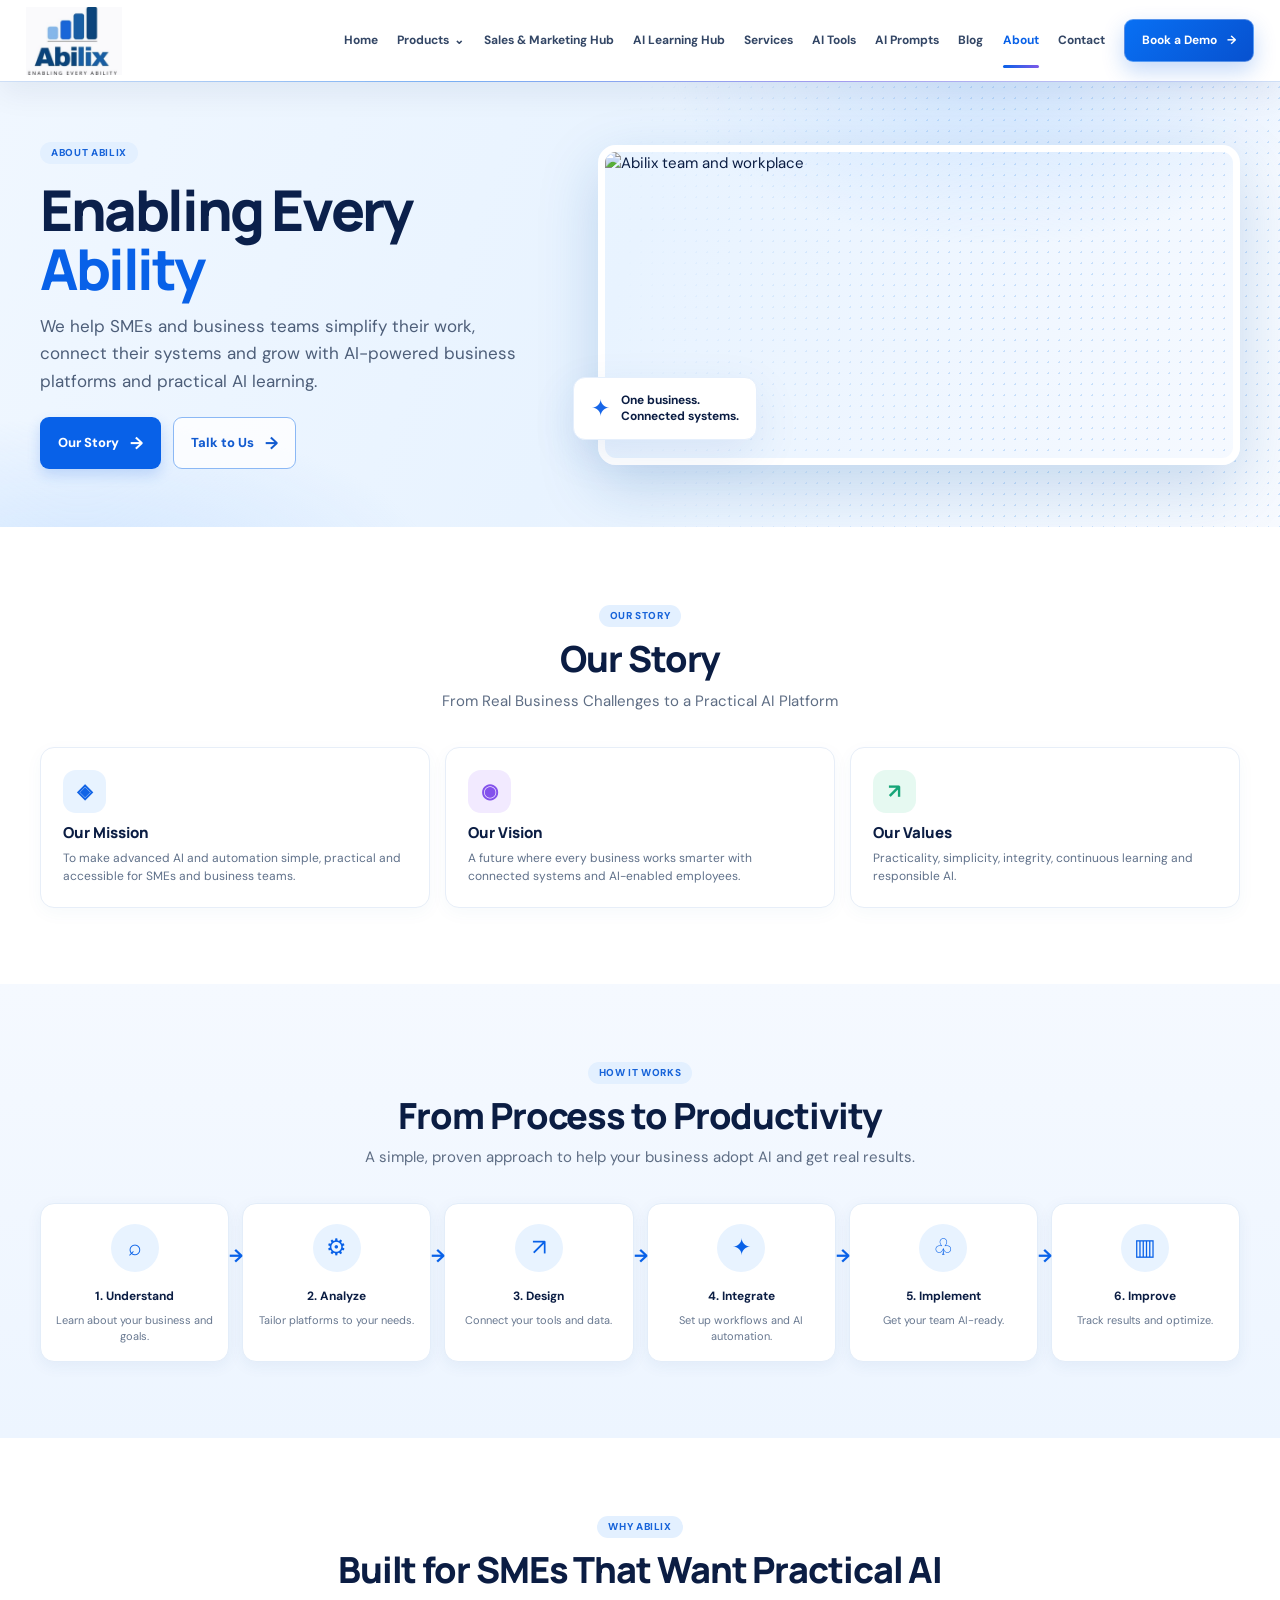
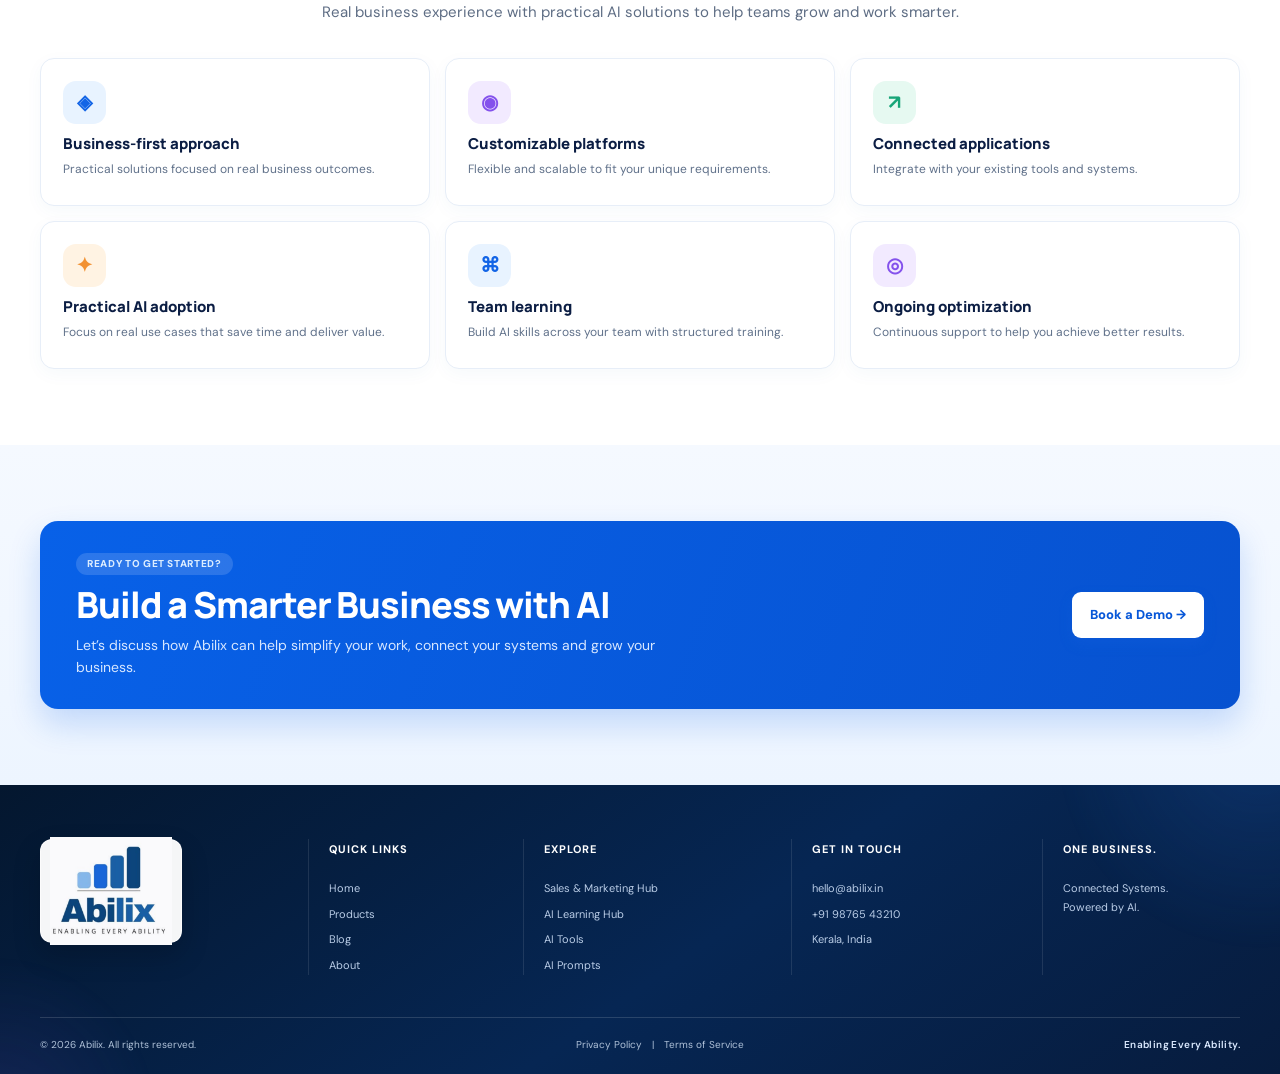
==== commit 12442a06: "Align header logo and navigation" ====
--- a/about.html
+++ b/about.html
@@ -9,7 +9,7 @@
   <link rel="preconnect" href="https://fonts.googleapis.com">
   <link rel="preconnect" href="https://fonts.gstatic.com" crossorigin>
   <link href="https://fonts.googleapis.com/css2?family=DM+Sans:wght@400;500;600;700;800&family=Manrope:wght@400;500;600;700;800&display=swap" rel="stylesheet">
-  <link rel="stylesheet" href="styles.css?v=6dce1b345312">
+  <link rel="stylesheet" href="styles.css?v=511f3506a1b9">
   <script defer src="app.js?v=6dd8c7910328"></script>
 </head>
 <body>
--- a/styles.css
+++ b/styles.css
@@ -69,9 +69,11 @@
   box-shadow:0 9px 22px rgba(8,97,232,.24);
 }
 .nav-cta:hover{background:linear-gradient(135deg,#147cf8,#0648bd)}
-.logo{min-width:112px;gap:0}
-.logo-frame{display:block;width:112px;height:81px;overflow:hidden;flex:none}
-.logo-image{display:block;width:112px;height:auto;max-width:none;transform:translateY(-9px)}
+.header .nav-wrap{align-items:center}
+.header .nav{height:100%;align-items:center}
+.header .logo{height:100%;min-width:96px;gap:0;align-items:center;flex:0 0 96px}
+.header .logo-frame{display:block;width:96px;height:68px;overflow:hidden;flex:none}
+.header .logo-image{display:block;width:96px;height:auto;max-width:none;transform:translateY(-8px)}
 
 .footer{
   position:relative;overflow:hidden;padding-top:54px;
@@ -99,9 +101,10 @@
 
 @media(max-width:1100px){
   .header{height:72px}
-  .logo{min-width:96px}
-  .logo-frame{width:96px;height:69px}
-  .logo-image{width:96px;transform:translateY(-8px)}
+  .header .logo{min-width:88px;flex-basis:88px}
+  .header .logo-frame{width:88px;height:63px}
+  .header .logo-image{width:88px;transform:translateY(-7px)}
+  .header .nav{height:auto;align-items:stretch}
   .nav{top:72px;max-height:calc(100dvh - 72px)}
   .nav>a:not(.nav-cta){height:auto}
   .footer-top>div:not(:first-child){padding-left:16px}
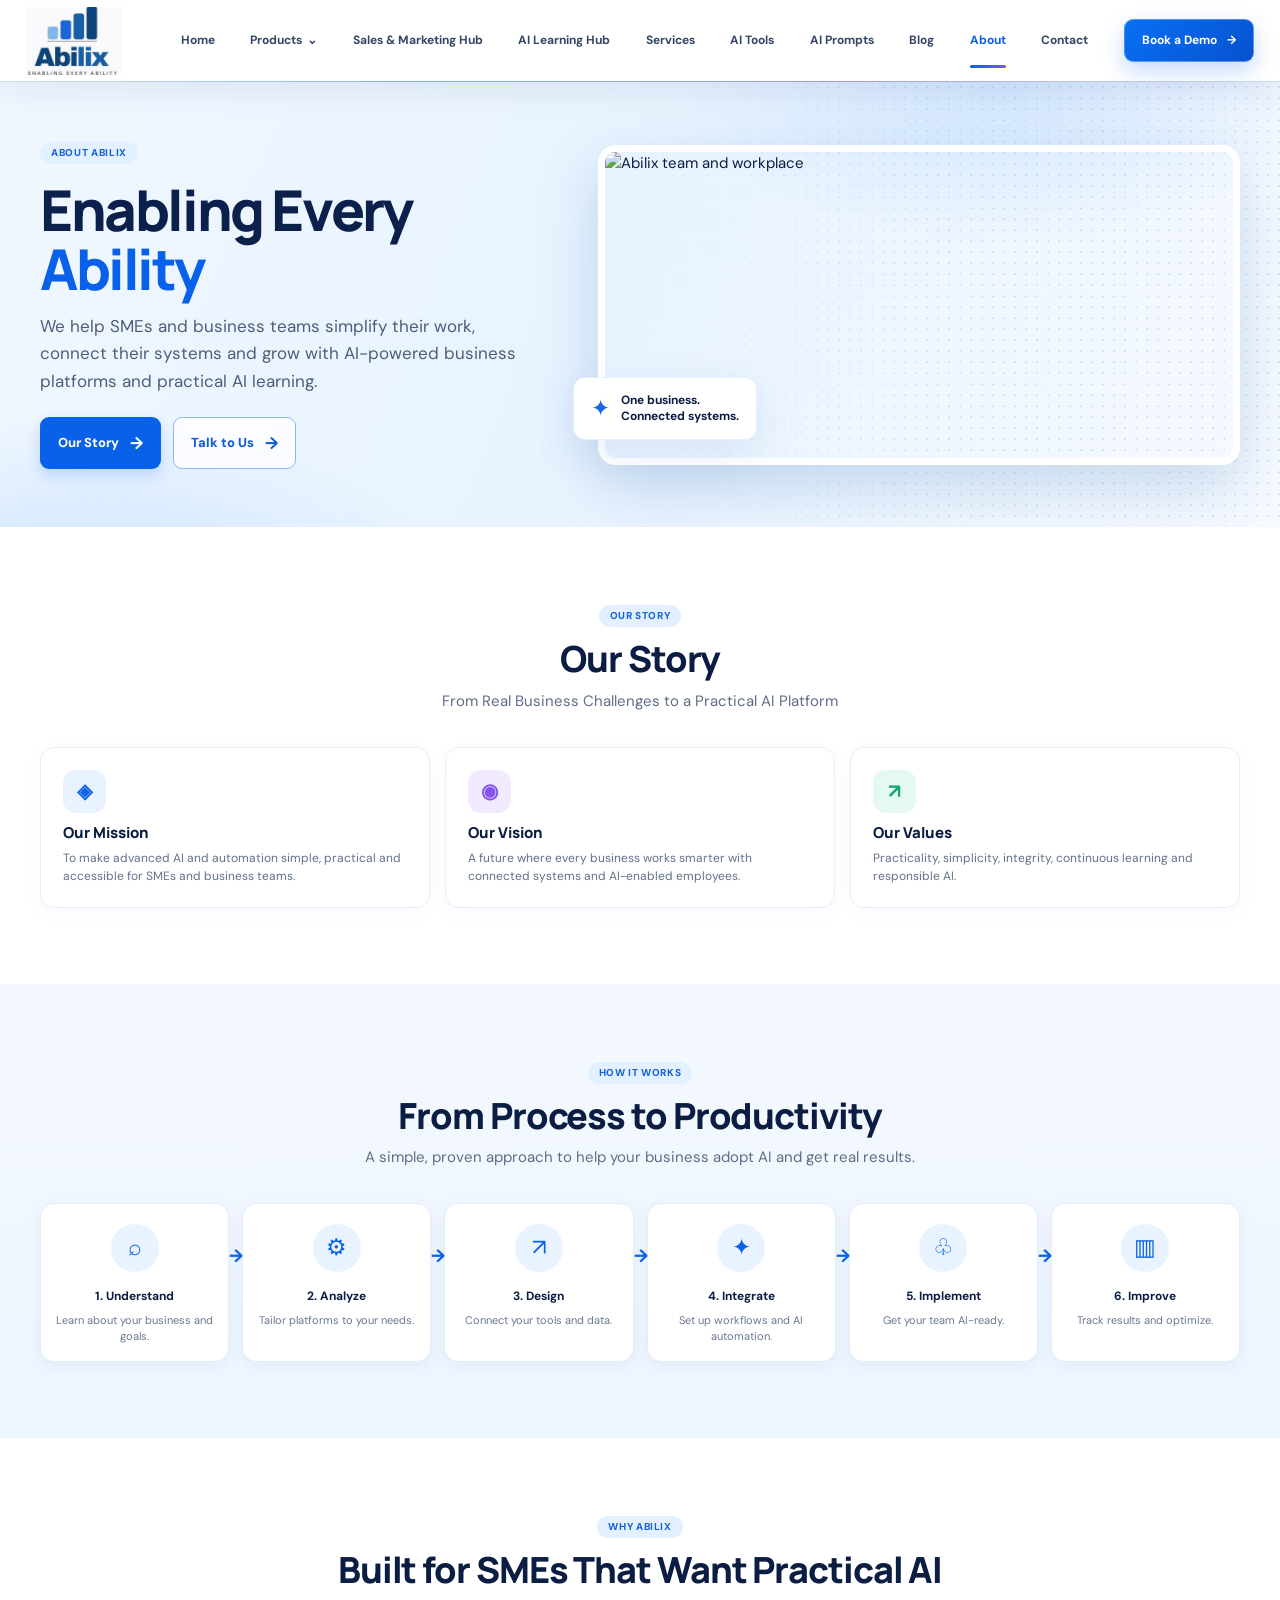
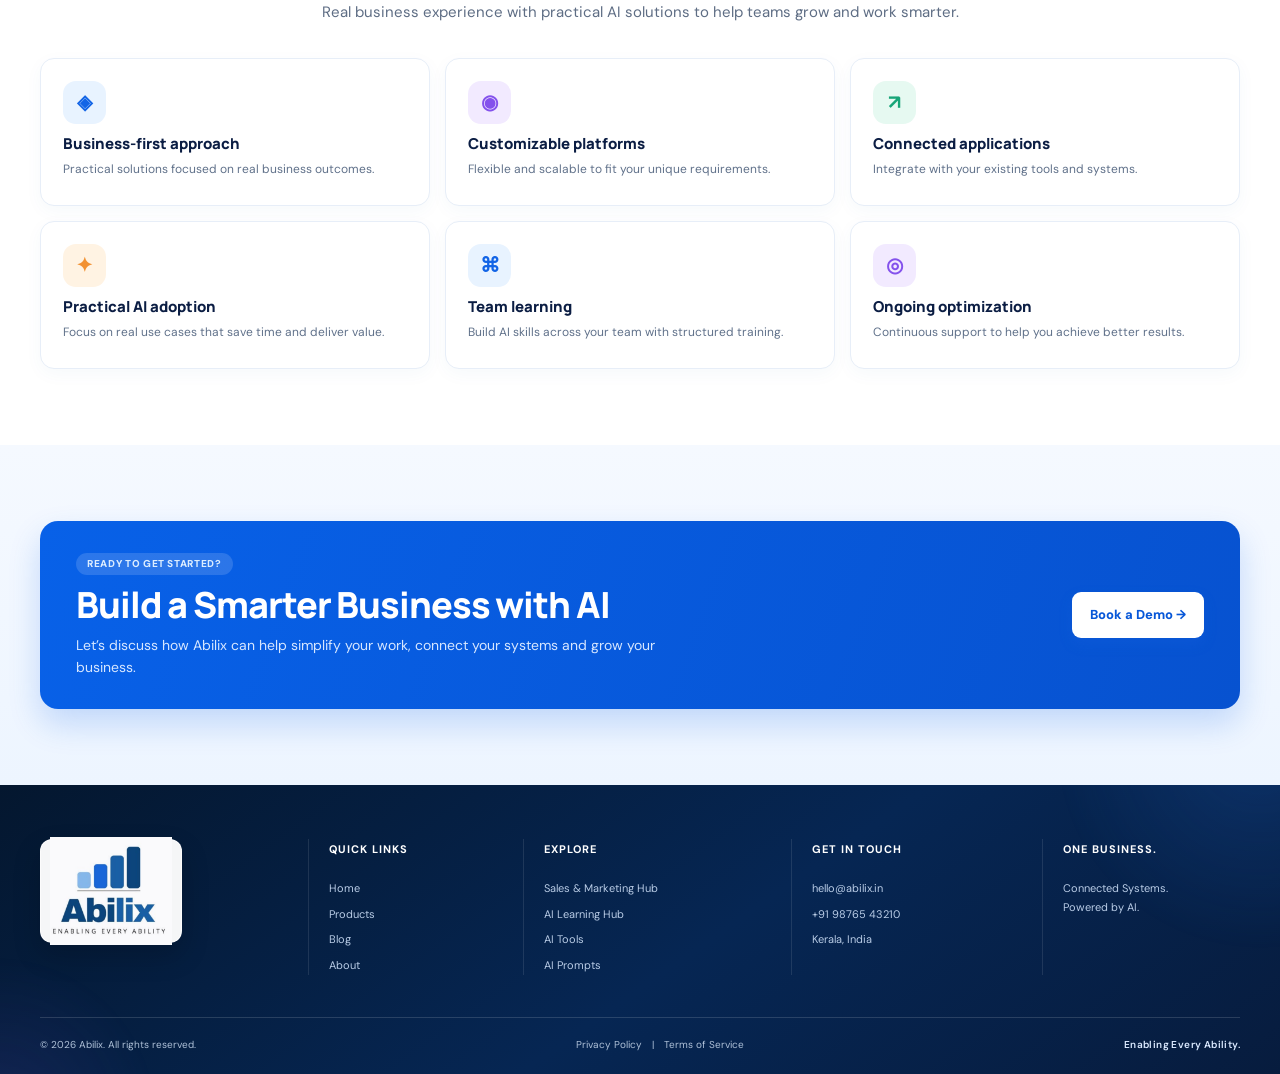
==== commit 046de517: "Balance header navigation spacing" ====
--- a/about.html
+++ b/about.html
@@ -9,7 +9,7 @@
   <link rel="preconnect" href="https://fonts.googleapis.com">
   <link rel="preconnect" href="https://fonts.gstatic.com" crossorigin>
   <link href="https://fonts.googleapis.com/css2?family=DM+Sans:wght@400;500;600;700;800&family=Manrope:wght@400;500;600;700;800&display=swap" rel="stylesheet">
-  <link rel="stylesheet" href="styles.css?v=511f3506a1b9">
+  <link rel="stylesheet" href="styles.css?v=9b3e7ad334e0">
   <script defer src="app.js?v=6dd8c7910328"></script>
 </head>
 <body>
--- a/styles.css
+++ b/styles.css
@@ -69,8 +69,8 @@
   box-shadow:0 9px 22px rgba(8,97,232,.24);
 }
 .nav-cta:hover{background:linear-gradient(135deg,#147cf8,#0648bd)}
-.header .nav-wrap{align-items:center}
-.header .nav{height:100%;align-items:center}
+.header .nav-wrap{align-items:center;justify-content:flex-start;gap:clamp(42px,4.6vw,72px)}
+.header .nav{height:100%;align-items:center;justify-content:space-between;gap:10px;flex:1;min-width:0}
 .header .logo{height:100%;min-width:96px;gap:0;align-items:center;flex:0 0 96px}
 .header .logo-frame{display:block;width:96px;height:68px;overflow:hidden;flex:none}
 .header .logo-image{display:block;width:96px;height:auto;max-width:none;transform:translateY(-8px)}
@@ -101,6 +101,7 @@
 
 @media(max-width:1100px){
   .header{height:72px}
+  .header .nav-wrap{justify-content:space-between;gap:20px}
   .header .logo{min-width:88px;flex-basis:88px}
   .header .logo-frame{width:88px;height:63px}
   .header .logo-image{width:88px;transform:translateY(-7px)}
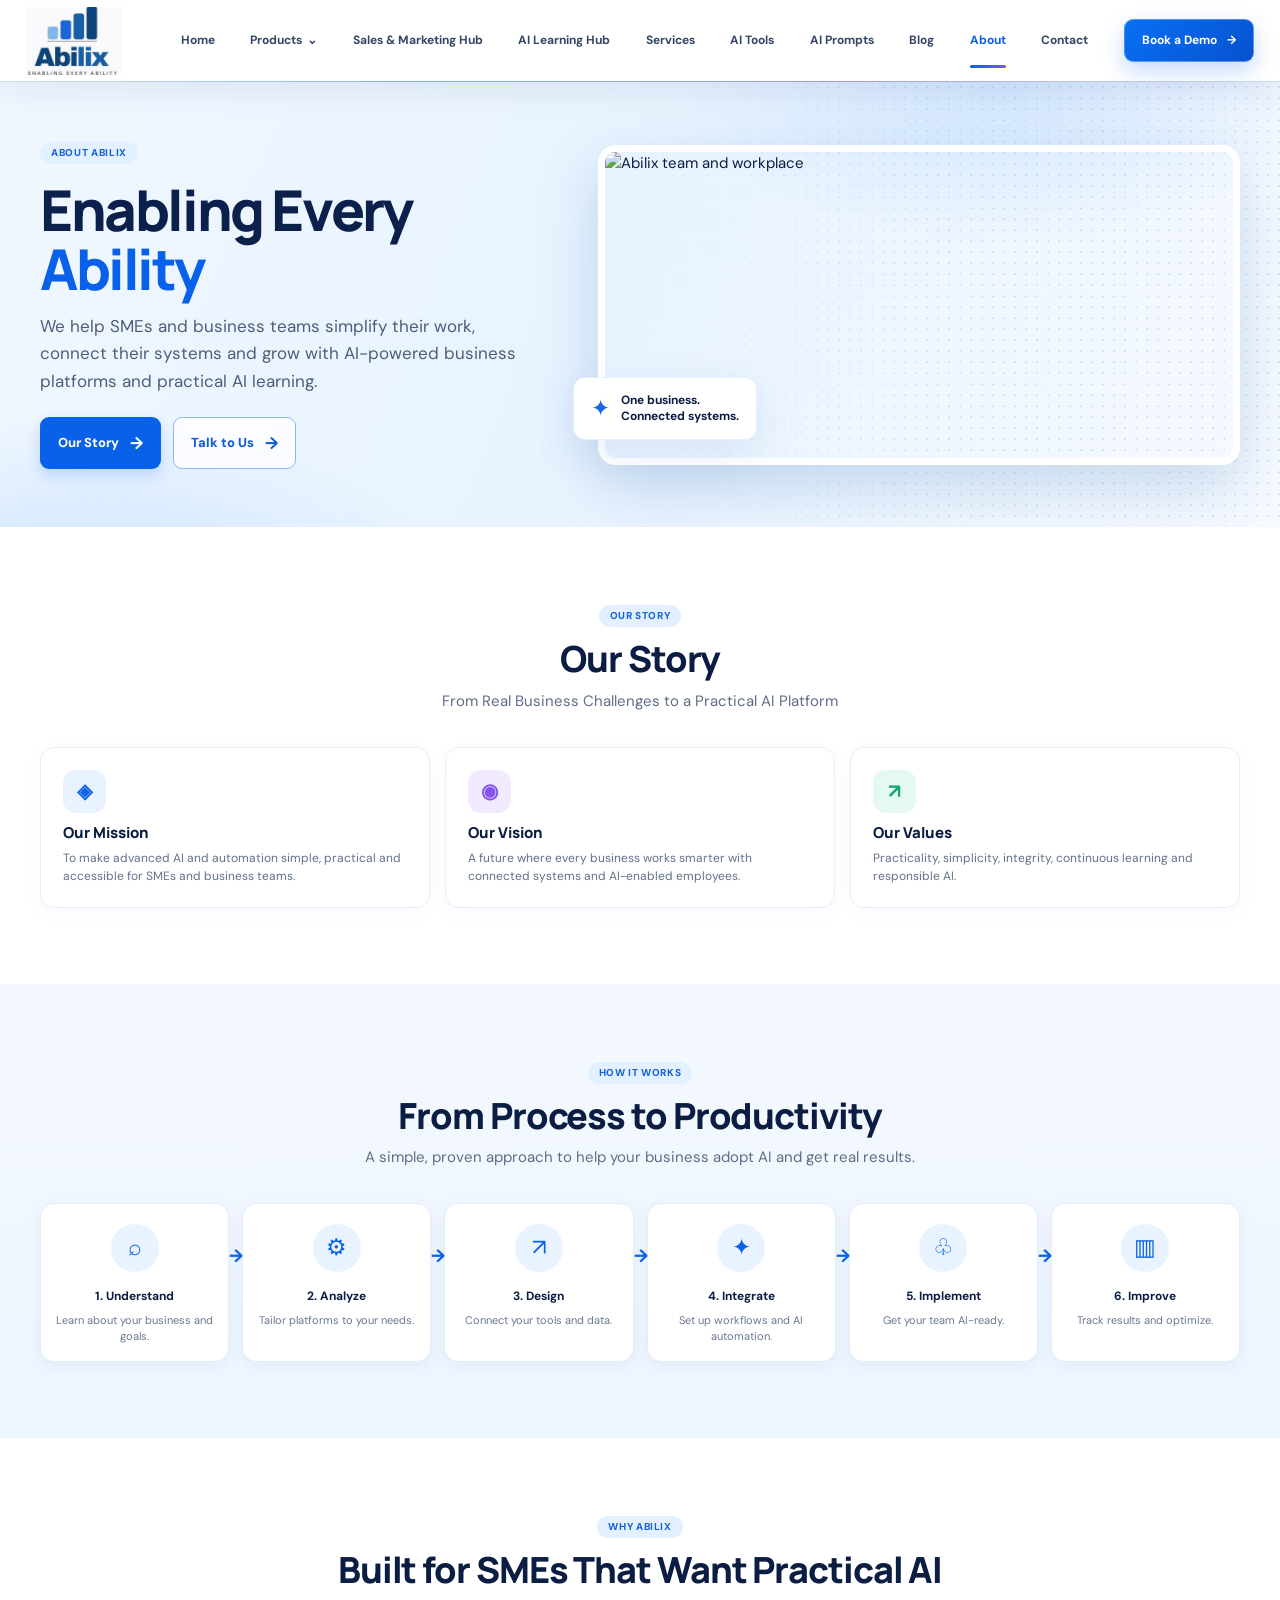
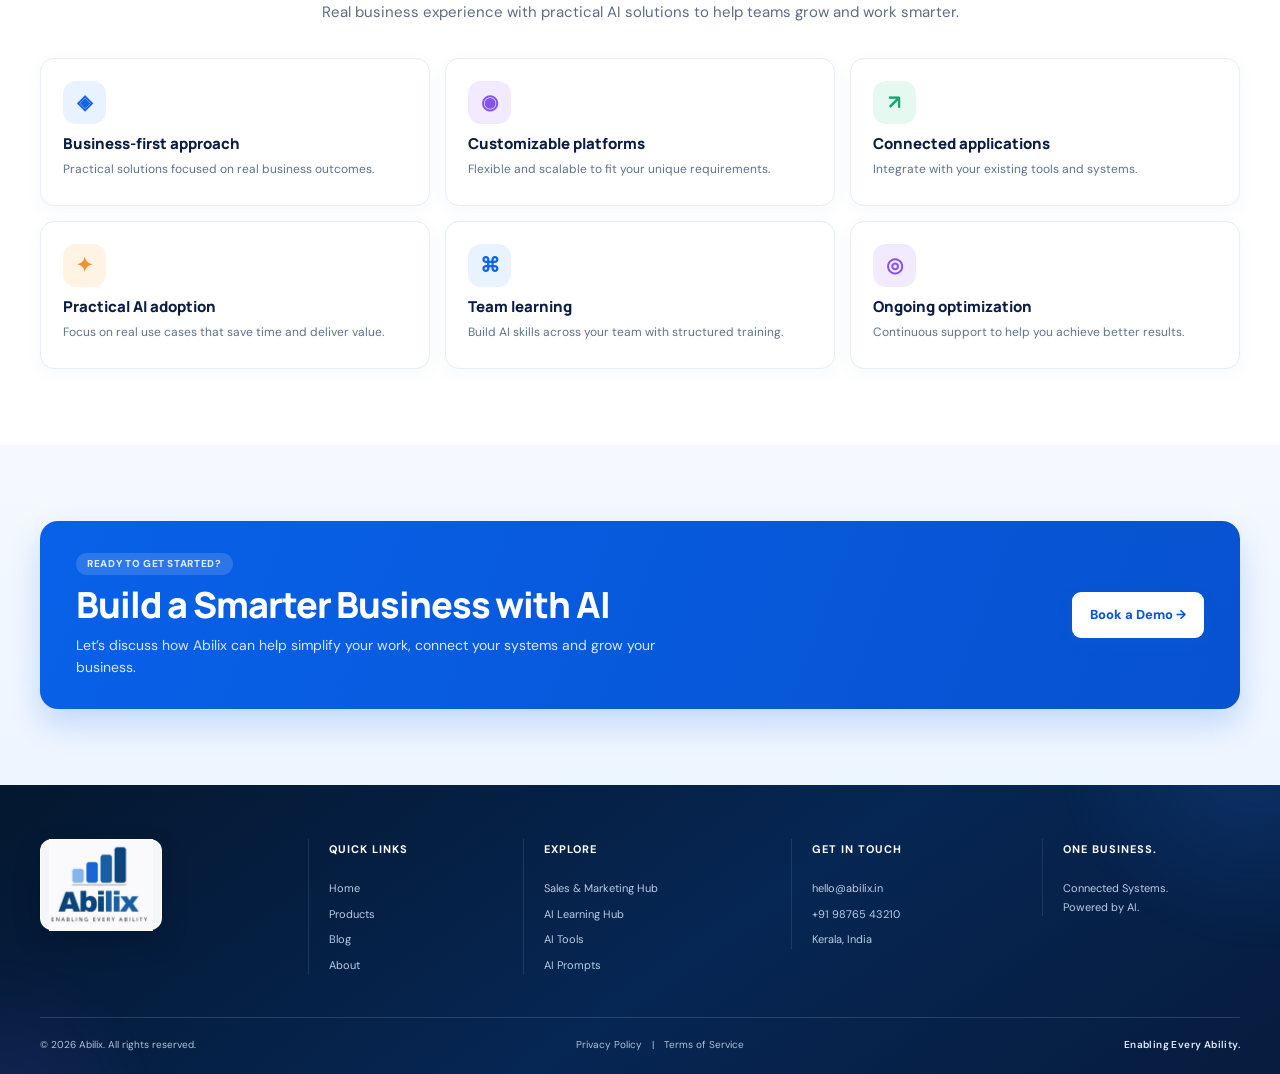
==== commit 6ad2e1ca: "Align footer branding across breakpoints" ====
--- a/about.html
+++ b/about.html
@@ -9,7 +9,7 @@
   <link rel="preconnect" href="https://fonts.googleapis.com">
   <link rel="preconnect" href="https://fonts.gstatic.com" crossorigin>
   <link href="https://fonts.googleapis.com/css2?family=DM+Sans:wght@400;500;600;700;800&family=Manrope:wght@400;500;600;700;800&display=swap" rel="stylesheet">
-  <link rel="stylesheet" href="styles.css?v=9b3e7ad334e0">
+  <link rel="stylesheet" href="styles.css?v=b339401dffad">
   <script defer src="app.js?v=6dd8c7910328"></script>
 </head>
 <body>
--- a/styles.css
+++ b/styles.css
@@ -83,19 +83,19 @@
 .footer:before{width:420px;height:420px;right:-190px;top:-250px;background:radial-gradient(circle,#287df32d,transparent 69%)}
 .footer:after{width:330px;height:330px;left:-170px;bottom:-210px;background:radial-gradient(circle,#7d59e821,transparent 70%)}
 .footer-top,.footer-bottom{position:relative;z-index:1}
-.footer-top{gap:34px;padding-bottom:42px}
+.footer-top{gap:34px;padding-bottom:42px;align-items:start}
 .footer-top>div:not(:first-child){padding-left:20px;border-left:1px solid rgba(255,255,255,.1)}
 .footer h4{margin:2px 0 14px;font-size:11px;letter-spacing:.09em;text-transform:uppercase;color:#fff}
 .footer-top a:not(.logo),.footer-top p{font-size:11px;line-height:1.7;color:#b9cce6}
 .footer-top a:not(.logo){width:max-content;max-width:100%;transition:color .18s,transform .18s}
 .footer-top a:not(.logo):hover{color:#fff;transform:translateX(3px)}
 .logo-light{
-  min-width:0;justify-self:start;align-self:start;padding:7px 9px;
+  min-width:0;justify-self:start;align-self:start;padding:7px 8px;
   border:1px solid rgba(255,255,255,.72);border-radius:12px;
   background:rgba(255,255,255,.96);box-shadow:0 12px 28px rgba(0,0,0,.18);
 }
-.logo-light .logo-frame{width:122px;height:88px}
-.logo-light .logo-image{width:122px;transform:translateY(-10px)}
+.logo-light .logo-frame{width:104px;height:75px}
+.logo-light .logo-image{width:104px;transform:translateY(-8px)}
 .footer-bottom{padding:19px 0 22px;border-top:1px solid rgba(255,255,255,.14)}
 .footer-bottom b{color:#dceaff;letter-spacing:.04em}
 
@@ -108,6 +108,10 @@
   .header .nav{height:auto;align-items:stretch}
   .nav{top:72px;max-height:calc(100dvh - 72px)}
   .nav>a:not(.nav-cta){height:auto}
+  .footer-top{grid-template-columns:.82fr 1fr 1fr;align-items:stretch}
+  .footer-top>.logo{grid-row:1 / span 2;align-self:center;justify-self:center}
+  .logo-light .logo-frame{width:96px;height:69px}
+  .logo-light .logo-image{width:96px;transform:translateY(-8px)}
   .footer-top>div:not(:first-child){padding-left:16px}
 }
 @media(max-width:560px){
@@ -115,8 +119,10 @@
   .nav{top:68px;max-height:calc(100dvh - 68px)}
   .footer{padding-top:40px}
   .footer-top{gap:24px 18px;padding-bottom:30px}
+  .footer-top>.logo{grid-column:1/-1;justify-self:center;align-self:start}
   .footer-top>div:not(:first-child){padding-left:13px}
   .logo-light{padding:6px 8px}
-  .logo-light .logo-frame{width:108px;height:78px}
-  .logo-light .logo-image{width:108px;transform:translateY(-9px)}
+  .logo-light .logo-frame{width:92px;height:66px}
+  .logo-light .logo-image{width:92px;transform:translateY(-7px)}
+  .footer-bottom{align-items:center;text-align:center}
 }
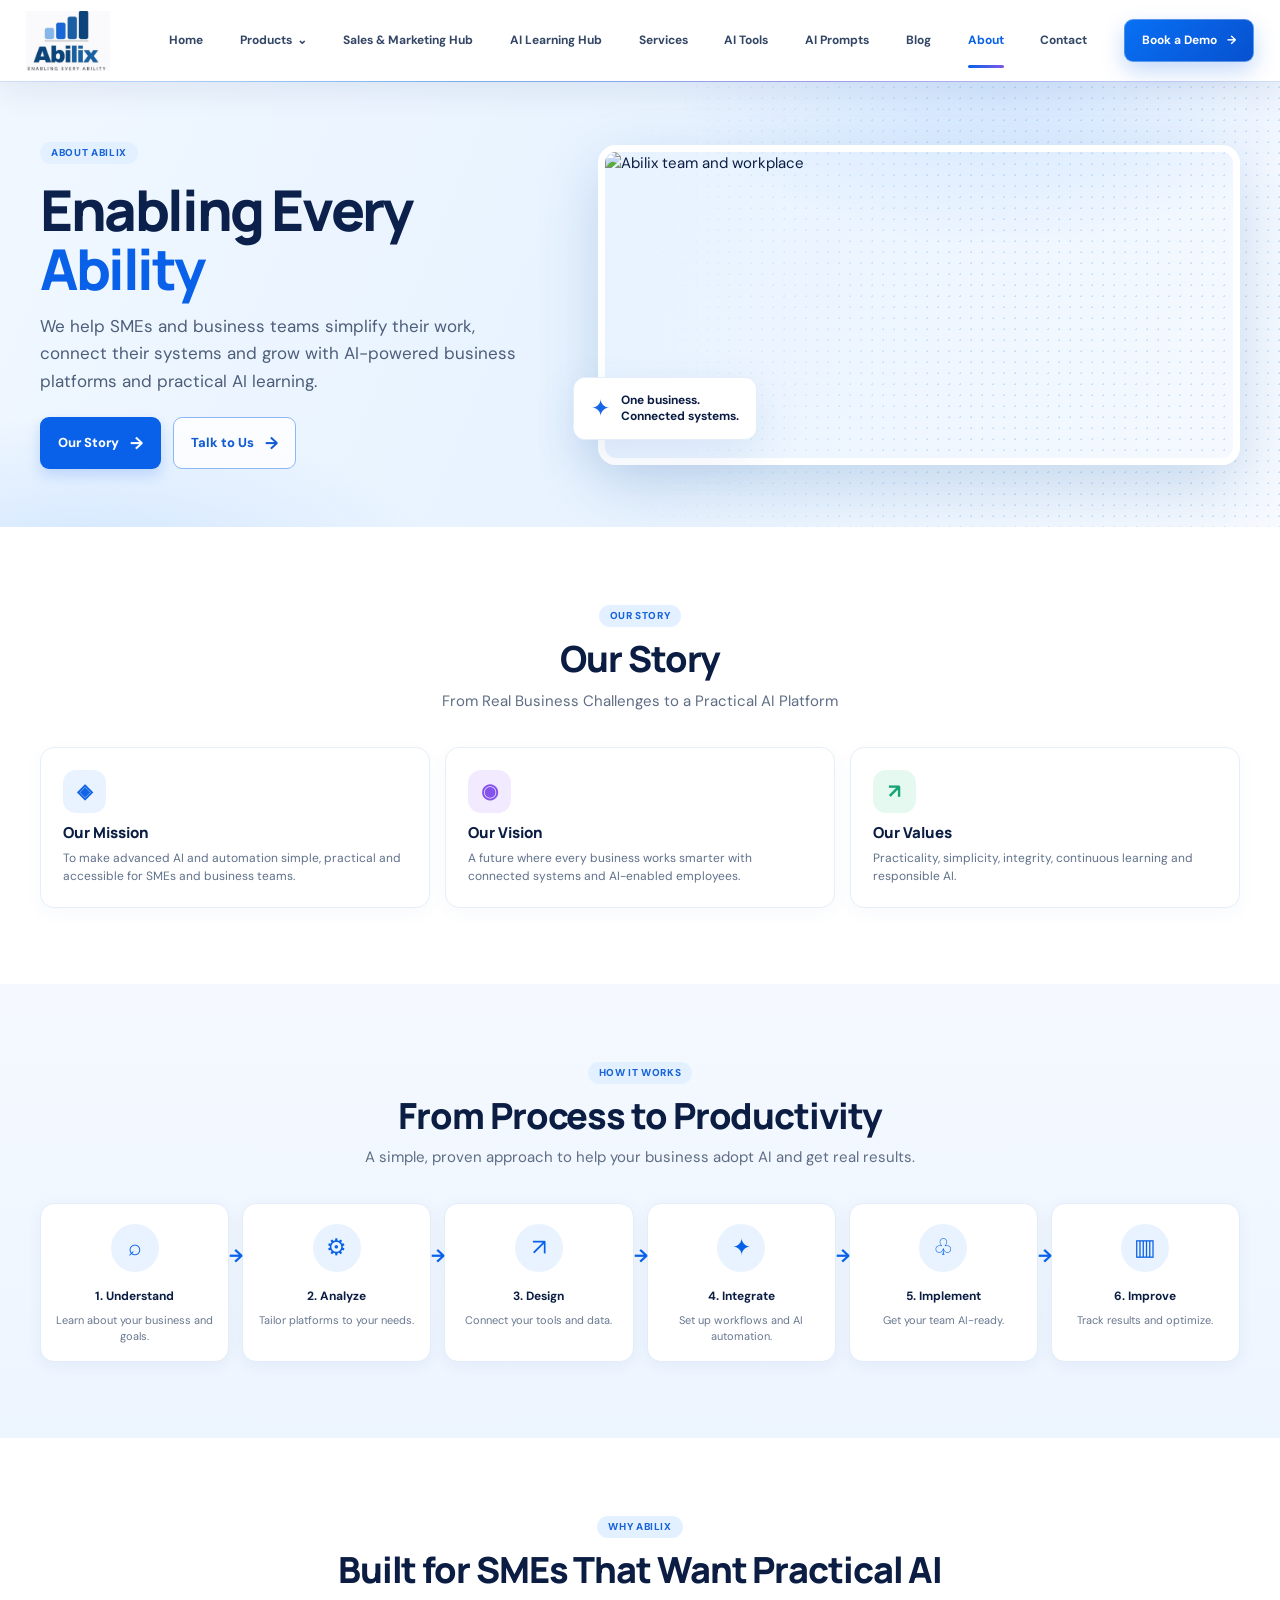
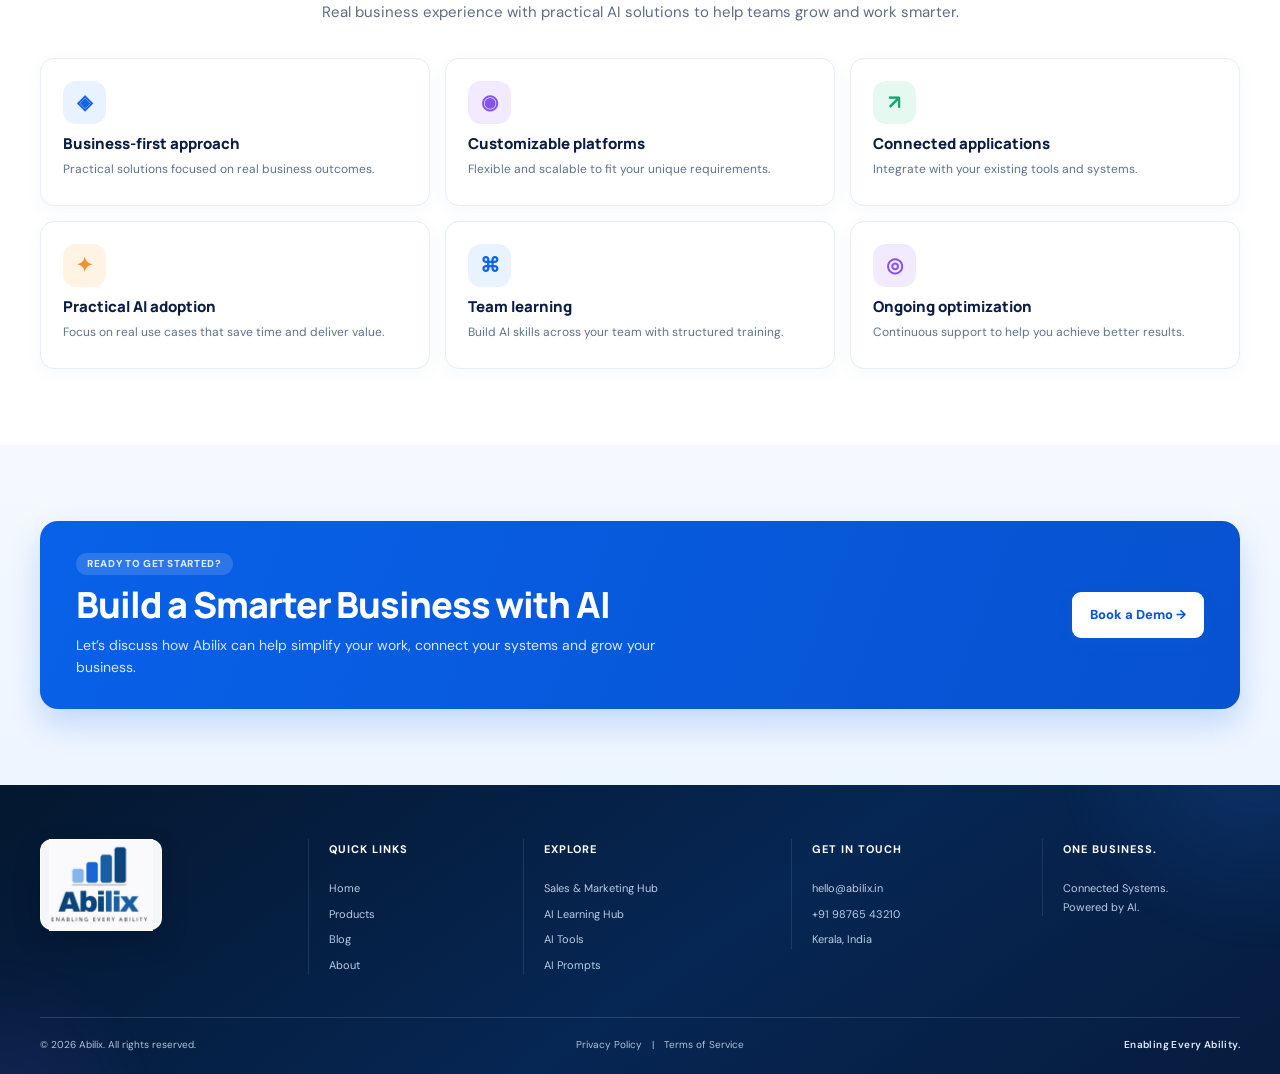
==== commit 6799200e: "Reduce header logo and retain CRM website forms" ====
--- a/about.html
+++ b/about.html
@@ -9,7 +9,7 @@
   <link rel="preconnect" href="https://fonts.googleapis.com">
   <link rel="preconnect" href="https://fonts.gstatic.com" crossorigin>
   <link href="https://fonts.googleapis.com/css2?family=DM+Sans:wght@400;500;600;700;800&family=Manrope:wght@400;500;600;700;800&display=swap" rel="stylesheet">
-  <link rel="stylesheet" href="styles.css?v=b339401dffad">
+  <link rel="stylesheet" href="styles.css?v=logo-crm-20261010">
   <script defer src="app.js?v=6dd8c7910328"></script>
 </head>
 <body>
--- a/styles.css
+++ b/styles.css
@@ -71,9 +71,9 @@
 .nav-cta:hover{background:linear-gradient(135deg,#147cf8,#0648bd)}
 .header .nav-wrap{align-items:center;justify-content:flex-start;gap:clamp(42px,4.6vw,72px)}
 .header .nav{height:100%;align-items:center;justify-content:space-between;gap:10px;flex:1;min-width:0}
-.header .logo{height:100%;min-width:96px;gap:0;align-items:center;flex:0 0 96px}
-.header .logo-frame{display:block;width:96px;height:68px;overflow:hidden;flex:none}
-.header .logo-image{display:block;width:96px;height:auto;max-width:none;transform:translateY(-8px)}
+.header .logo{height:100%;min-width:84px;gap:0;align-items:center;flex:0 0 84px}
+.header .logo-frame{display:block;width:84px;height:60px;overflow:hidden;flex:none}
+.header .logo-image{display:block;width:84px;height:auto;max-width:none;transform:translateY(-7px)}
 
 .footer{
   position:relative;overflow:hidden;padding-top:54px;
@@ -102,9 +102,9 @@
 @media(max-width:1100px){
   .header{height:72px}
   .header .nav-wrap{justify-content:space-between;gap:20px}
-  .header .logo{min-width:88px;flex-basis:88px}
-  .header .logo-frame{width:88px;height:63px}
-  .header .logo-image{width:88px;transform:translateY(-7px)}
+  .header .logo{min-width:76px;flex-basis:76px}
+  .header .logo-frame{width:76px;height:55px}
+  .header .logo-image{width:76px;transform:translateY(-6px)}
   .header .nav{height:auto;align-items:stretch}
   .nav{top:72px;max-height:calc(100dvh - 72px)}
   .nav>a:not(.nav-cta){height:auto}
